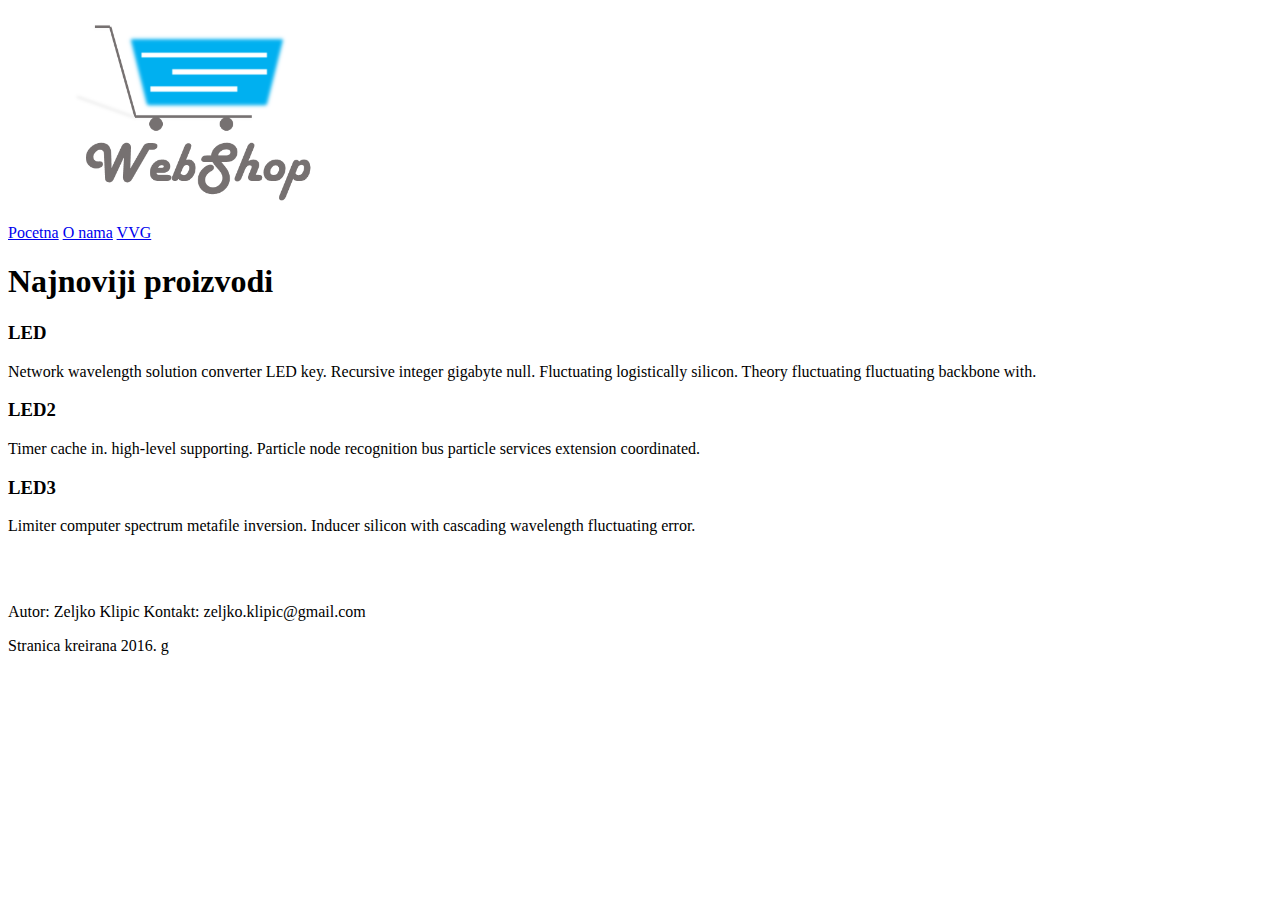
==== index.html @ 7d86d86e "Fixed width and height attributes for img" ====
<!DOCTYPE HTML>
<html lang="hr">
<head>
<title>Programiranje web aplikacija</title>
<meta charset="UTF-8">
<meta name="description" content="Online trgovina">
<meta name="keywords" content="">
<meta name="author" content="Zeljko Klipic">
<meta name="viewport" content="width=device-width, initial-scale=1">
<link rel="stylesheet" href="css/style.css">
<link rel="shortcut icon" type="image/x-icon" href="favicon.ico">
</head>
<body>
<div id="wrapper">
	<header>
		<figure>
			<img src="images/logo.png" alt="WebShop logo" width="300" height="188">
		</figure>
	</header>
	<nav>
		<a href="index.html">Pocetna</a>
		<a href="onama.html">O nama</a>
		<a href="http://www.vvg.hr">VVG</a>
	</nav>
	<section>
		<h1>Najnoviji proizvodi</h1>
		<article>
			<h3>LED</h3>
			<p>Network wavelength solution converter LED key. Recursive integer gigabyte null. Fluctuating logistically silicon. Theory fluctuating fluctuating backbone with.</p>
		</article>
		<article>
			<h3>LED2</h3>
			<p>Timer cache in. high-level supporting. Particle node recognition bus particle services extension coordinated.</p>
		</article>
		<article>
			<h3>LED3</h3>
			<p>Limiter computer spectrum metafile inversion. Inducer silicon with cascading wavelength fluctuating error.</p>
		</article>
	</section>
	<br>
	<br>
	<footer>
		<p>Autor: Zeljko Klipic Kontakt: zeljko.klipic@gmail.com</p>
		<p>Stranica kreirana 2016. g</p>
	</footer>
</div>
</body>
</html>
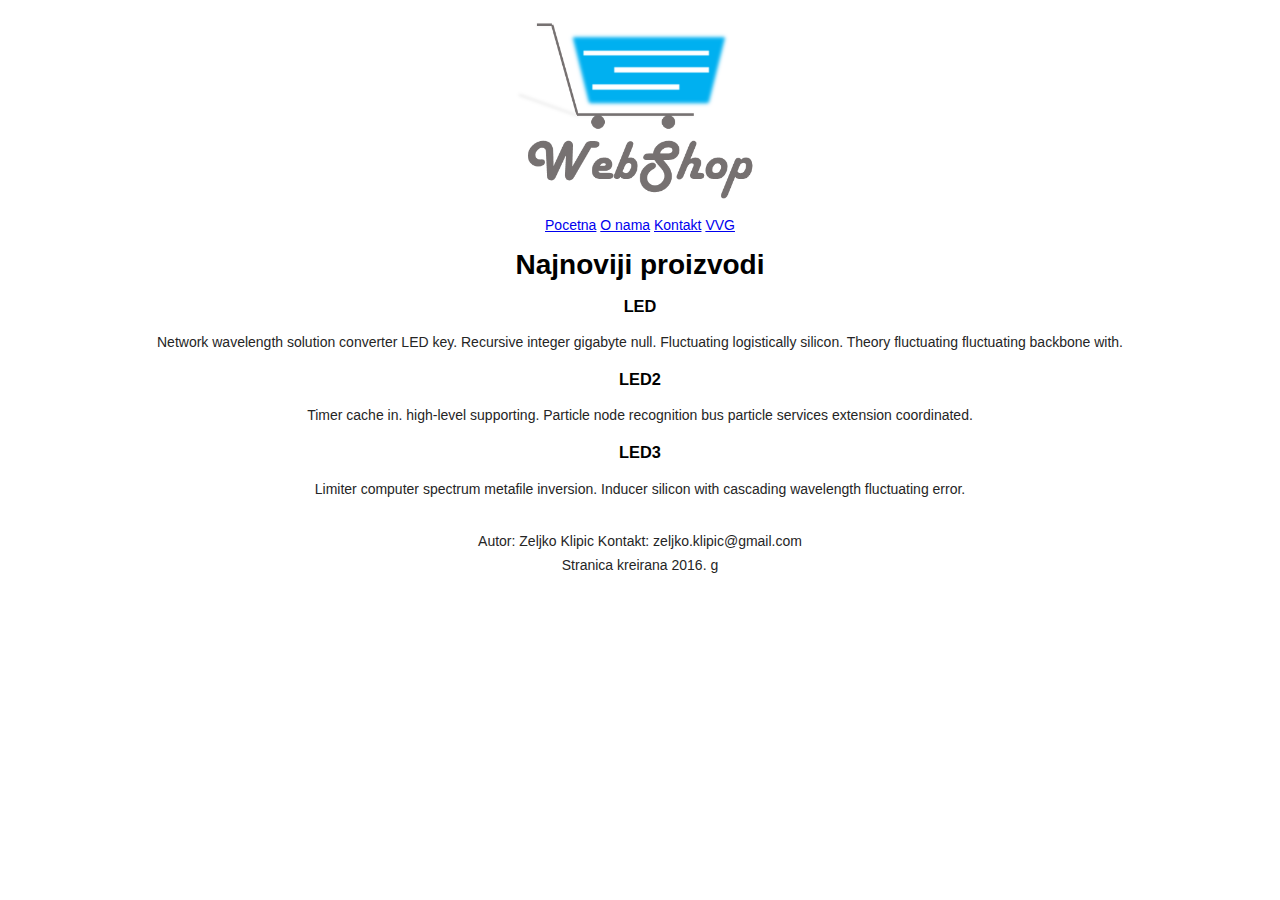
==== commit d2f79e6b: "Fixed width and height attributes for img" ====
--- a/index.html
+++ b/index.html
@@ -20,6 +20,7 @@
 	<nav>
 		<a href="index.html">Pocetna</a>
 		<a href="onama.html">O nama</a>
+		<a href="kontakt.html">Kontakt</a>
 		<a href="http://www.vvg.hr">VVG</a>
 	</nav>
 	<section>
--- a/css/style.css
+++ b/css/style.css
@@ -0,0 +1,29 @@
+body {
+	background: #fff;
+	font-family: Arial, Helvetica, sans-serif;
+	font-size: 14px;
+	font-weight: normal;
+	line-height: 1;
+	margin: 0;
+	min-width: 960px;
+	padding: 0;
+}
+p {
+	color: #252525;
+	line-height: 24px;
+	margin: 0;
+	padding: 0;
+}
+p a {
+	color: #252525;
+	text-decoration: underline;
+}
+
+p a:hover {
+	color: #898989;
+}
+
+#wrapper {
+	margin: 0;
+	text-align: center;
+}
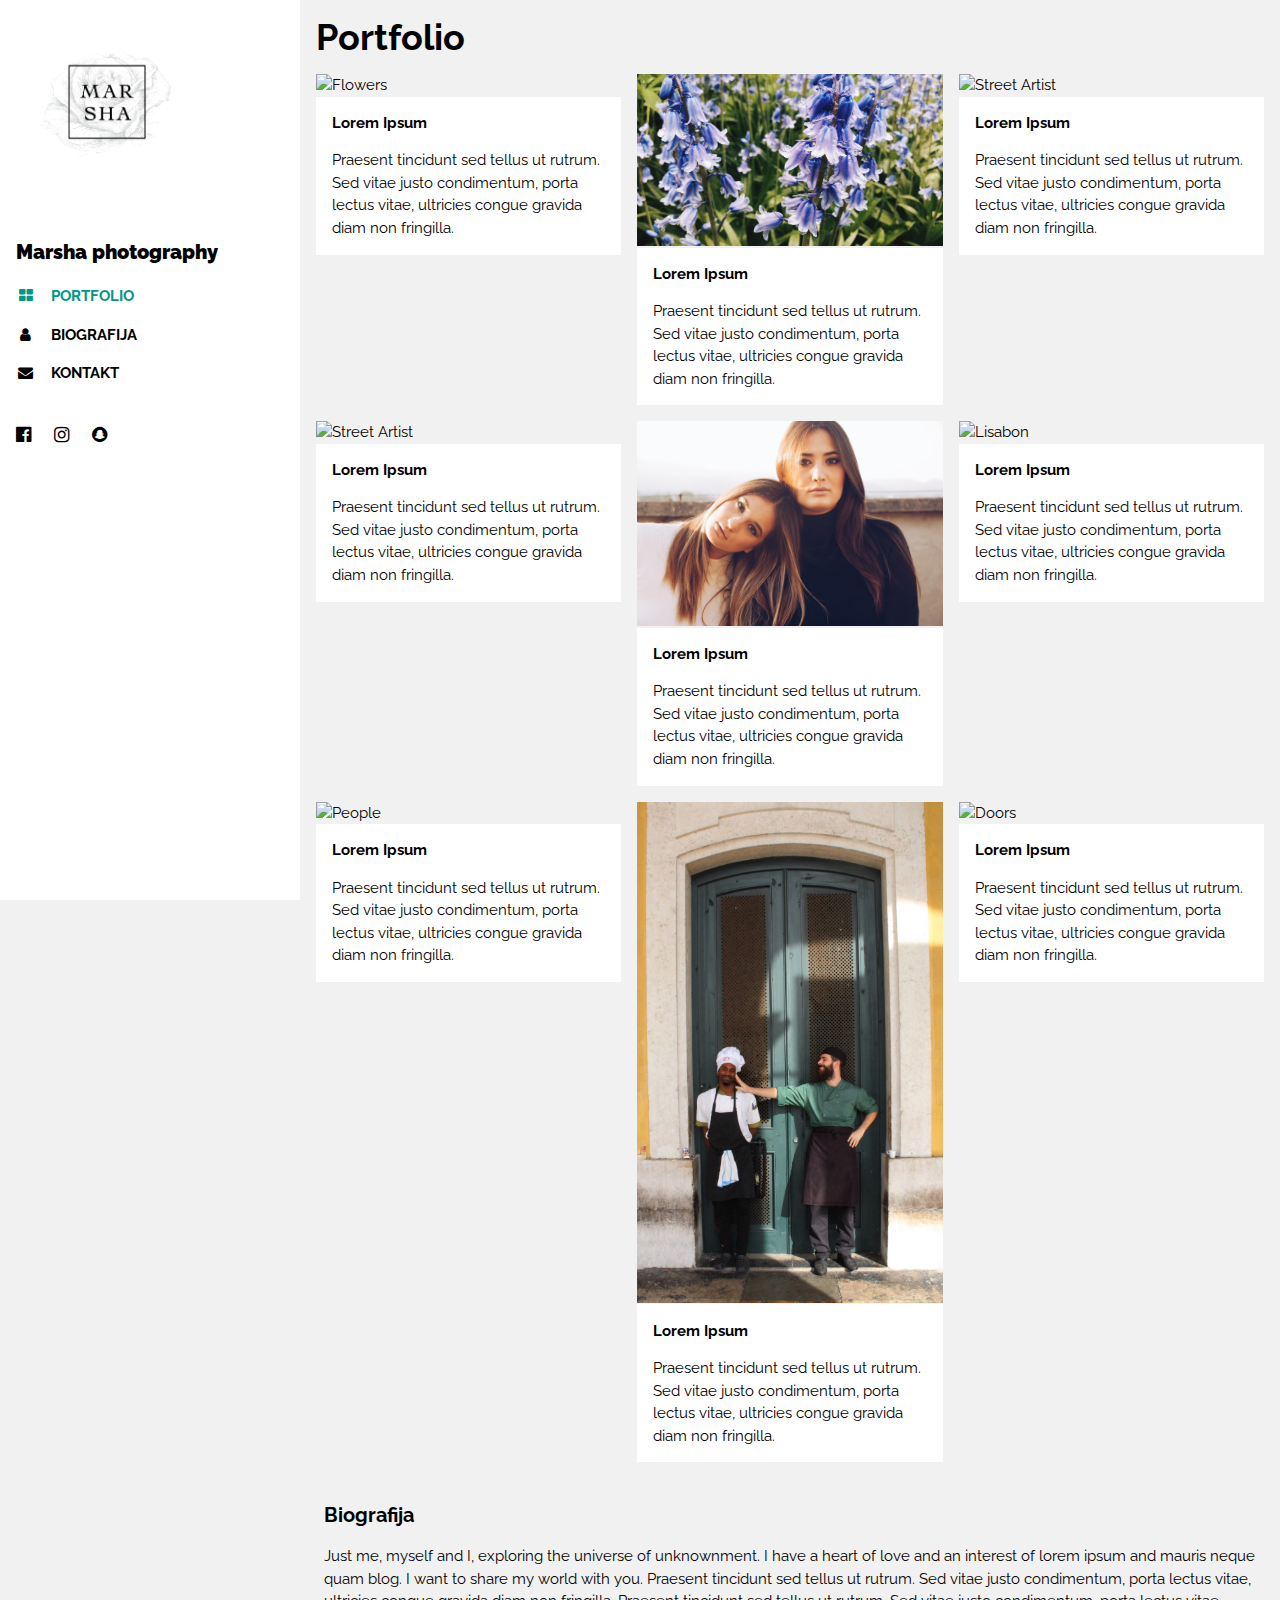
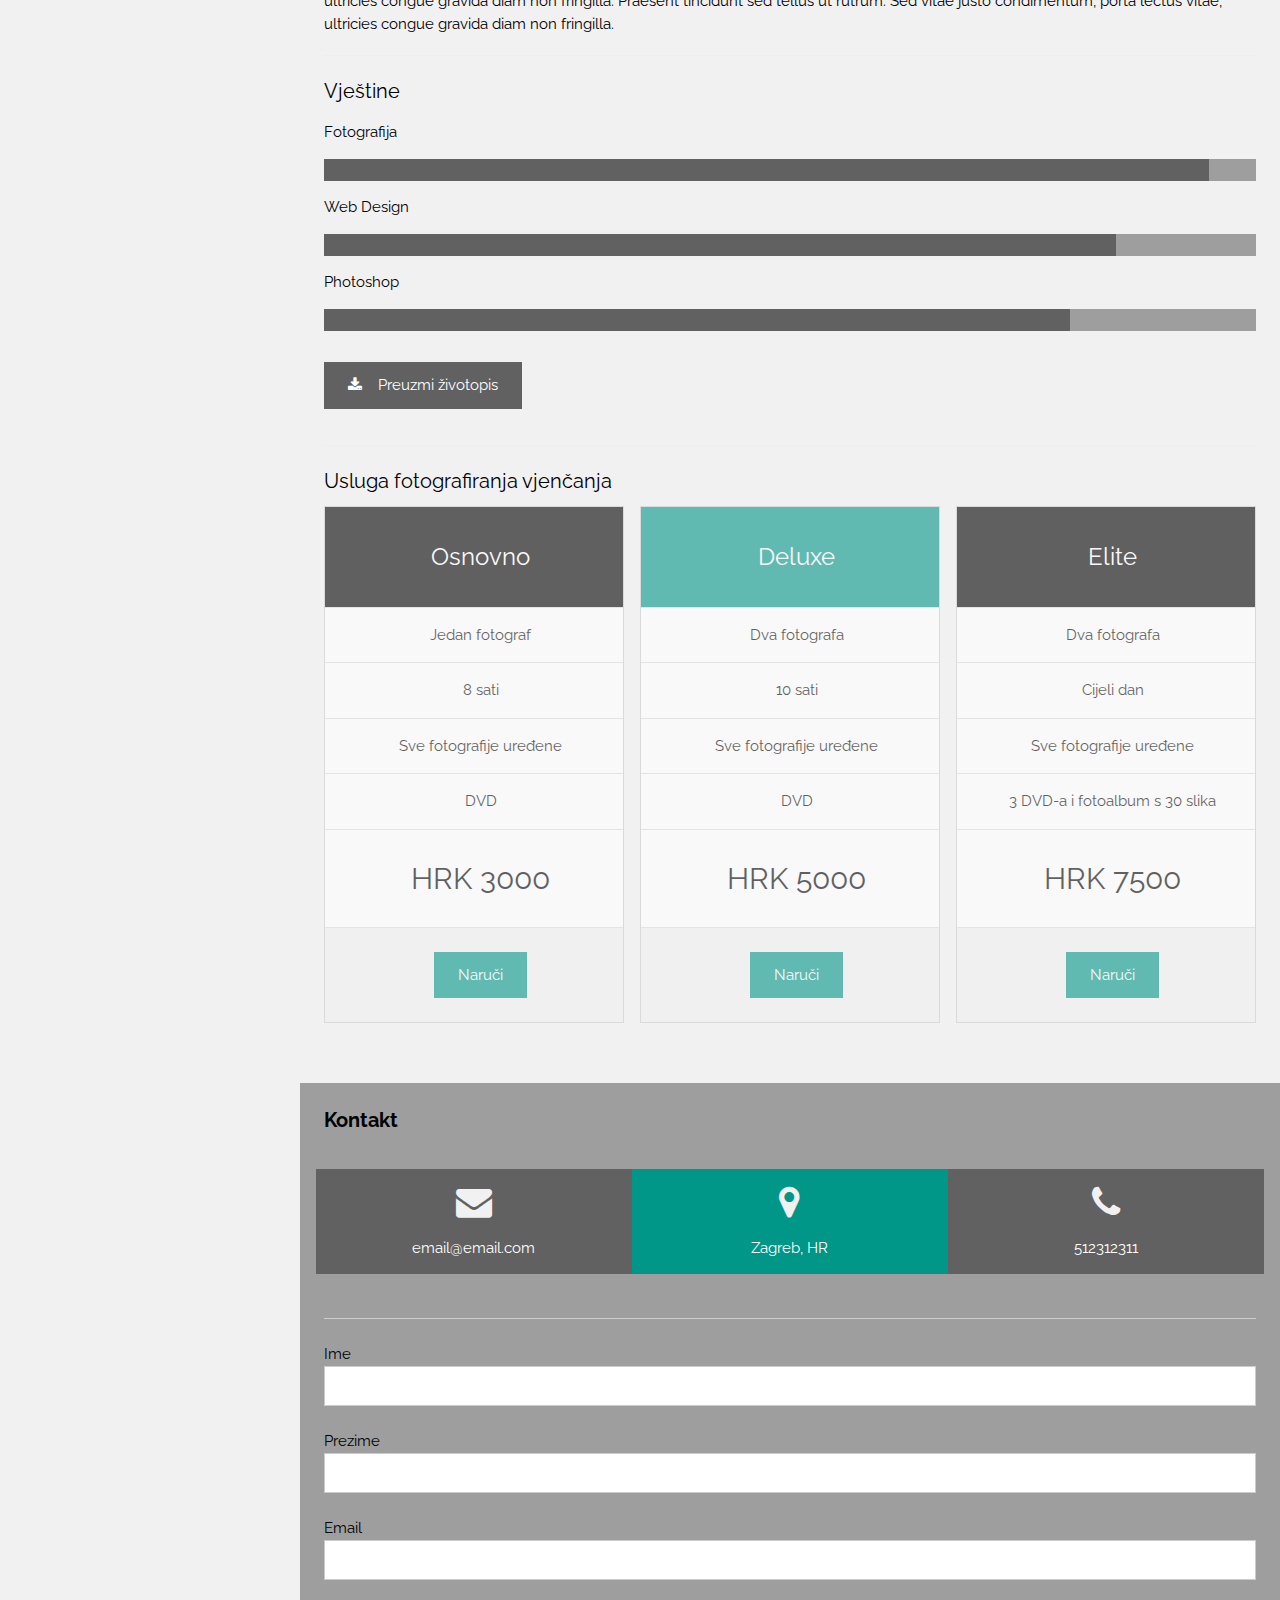
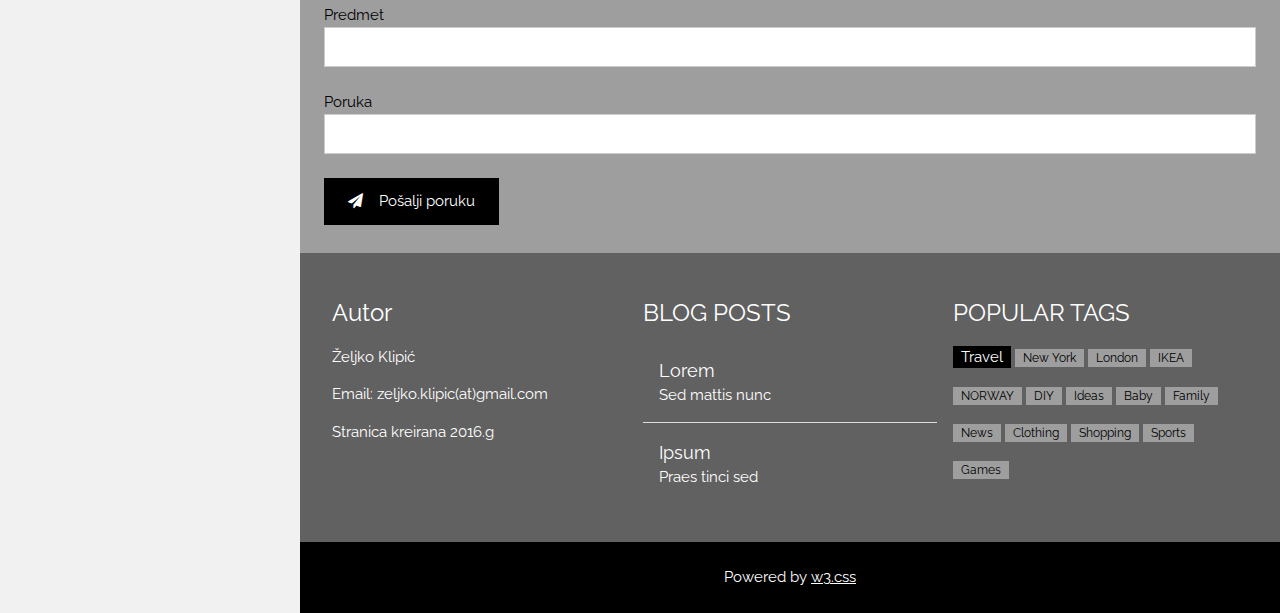
==== commit 46f3ec7f: "Updated index.html" ====
--- a/index.html
+++ b/index.html
@@ -1,49 +1,323 @@
-<!DOCTYPE HTML>
+<!DOCTYPE html>
 <html lang="hr">
 <head>
 <title>Programiranje web aplikacija</title>
 <meta charset="UTF-8">
-<meta name="description" content="Online trgovina">
-<meta name="keywords" content="">
+<meta name="description" content="Photography portfolio">
+<meta name="keywords" content="photography, pictures">
 <meta name="author" content="Zeljko Klipic">
 <meta name="viewport" content="width=device-width, initial-scale=1">
 <link rel="stylesheet" href="css/style.css">
-<link rel="shortcut icon" type="image/x-icon" href="favicon.ico">
+<link rel="stylesheet" href="https://fonts.googleapis.com/css?family=Raleway">
+<link rel="stylesheet" href="https://cdnjs.cloudflare.com/ajax/libs/font-awesome/4.7.0/css/font-awesome.min.css">
+<style>
+body,h1,h2,h3,h4,h5,h6 {font-family: "Raleway", sans-serif}
+.w3-sidenav a,.w3-sidenav h4 {font-weight:bold}
+</style>
 </head>
-<body>
-<div id="wrapper">
-	<header>
-		<figure>
-			<img src="images/logo.png" alt="WebShop logo" width="300" height="188">
-		</figure>
-	</header>
-	<nav>
-		<a href="index.html">Pocetna</a>
-		<a href="onama.html">O nama</a>
-		<a href="kontakt.html">Kontakt</a>
-		<a href="http://www.vvg.hr">VVG</a>
-	</nav>
-	<section>
-		<h1>Najnoviji proizvodi</h1>
-		<article>
-			<h3>LED</h3>
-			<p>Network wavelength solution converter LED key. Recursive integer gigabyte null. Fluctuating logistically silicon. Theory fluctuating fluctuating backbone with.</p>
-		</article>
-		<article>
-			<h3>LED2</h3>
-			<p>Timer cache in. high-level supporting. Particle node recognition bus particle services extension coordinated.</p>
-		</article>
-		<article>
-			<h3>LED3</h3>
-			<p>Limiter computer spectrum metafile inversion. Inducer silicon with cascading wavelength fluctuating error.</p>
-		</article>
-	</section>
-	<br>
-	<br>
-	<footer>
-		<p>Autor: Zeljko Klipic Kontakt: zeljko.klipic@gmail.com</p>
-		<p>Stranica kreirana 2016. g</p>
-	</footer>
+<body class="w3-light-grey w3-content" style="max-width:1600px">
+
+<!-- Sidenav/menu -->
+<nav class="w3-sidenav w3-collapse w3-white w3-animate-left" style="z-index:3;width:300px;" id="mySidenav"><br>
+  <div class="w3-container">
+    <a href="#" onclick="w3_close()" class="w3-hide-large w3-right w3-jumbo w3-padding" title="close menu">
+      <i class="fa fa-remove"></i>
+    </a>
+    <a href="index.html"><img src="images/MARSHA_logo.png" alt="Marsha logo" style="width:60%;" class="w3-round"></a><br><br>
+    <h4 class="w3-padding-0"><b>Marsha photography</b></h4>
+  </div>
+  <a href="#portfolio" onclick="w3_close()" class="w3-padding w3-text-teal"><i class="fa fa-th-large fa-fw w3-margin-right"></i>PORTFOLIO</a> 
+  <a href="#about" onclick="w3_close()" class="w3-padding"><i class="fa fa-user fa-fw w3-margin-right"></i>BIOGRAFIJA</a> 
+  <a href="#contact" onclick="w3_close()" class="w3-padding"><i class="fa fa-envelope fa-fw w3-margin-right"></i>KONTAKT</a>
+   
+  <div class="w3-section w3-padding-top w3-large">
+    <a href="#" class="w3-hover-white w3-hover-text-indigo w3-show-inline-block"><i class="fa fa-facebook-official"></i></a>
+    <a href="#" class="w3-hover-white w3-hover-text-purple w3-show-inline-block"><i class="fa fa-instagram"></i></a>
+    <a href="#" class="w3-hover-white w3-hover-text-yellow w3-show-inline-block"><i class="fa fa-snapchat"></i></a>
+  </div>
+</nav>
+
+<!-- Overlay effect when opening sidenav on small screens -->
+<div class="w3-overlay w3-hide-large w3-animate-opacity" onclick="w3_close()" style="cursor:pointer" title="close side menu" id="myOverlay"></div>
+
+<!-- !PAGE CONTENT! -->
+<div class="w3-main" style="margin-left:300px">
+
+  <!-- Header -->
+  <header class="w3-container" id="portfolio">
+    <a href="#"><img src="images/MARSHA_logo.png" alt="Marsha logo" style="width:75px;" class="w3-circle w3-right w3-margin w3-hide-large w3-hover-opacity"></a>
+    <span class="w3-opennav w3-hide-large w3-xxlarge w3-hover-text-grey" onclick="w3_open()"><i class="fa fa-bars"></i></span>
+    <h1><b>Portfolio</b></h1>
+  </header>
+  
+  <!-- First Photo Grid-->
+  <div class="w3-row-padding">
+    <div class="w3-third w3-container w3-margin-bottom">
+      <img src="images/IMG_1471.jpg" alt="Flowers" style="width:100%" class="w3-hover-opacity">
+      <div class="w3-container w3-white">
+        <p><b>Lorem Ipsum</b></p>
+        <p>Praesent tincidunt sed tellus ut rutrum. Sed vitae justo condimentum, porta lectus vitae, ultricies congue gravida diam non fringilla.</p>
+      </div>
+    </div>
+    <div class="w3-third w3-container w3-margin-bottom">
+      <img src="images/IMG_1001.jpg" alt="Flowers" style="width:100%" class="w3-hover-opacity">
+      <div class="w3-container w3-white">
+        <p><b>Lorem Ipsum</b></p>
+        <p>Praesent tincidunt sed tellus ut rutrum. Sed vitae justo condimentum, porta lectus vitae, ultricies congue gravida diam non fringilla.</p>
+      </div>
+    </div>
+    <div class="w3-third w3-container">
+      <img src="images/IMG_1938.jpg" alt="Street Artist" style="width:100%" class="w3-hover-opacity">
+      <div class="w3-container w3-white">
+        <p><b>Lorem Ipsum</b></p>
+        <p>Praesent tincidunt sed tellus ut rutrum. Sed vitae justo condimentum, porta lectus vitae, ultricies congue gravida diam non fringilla.</p>
+      </div>
+    </div>
+  </div>
+  
+  <!-- Second Photo Grid-->
+  <div class="w3-row-padding">
+    <div class="w3-third w3-container w3-margin-bottom">
+      <img src="images/IMG_2034.jpg" alt="Street Artist" style="width:100%" class="w3-hover-opacity">
+      <div class="w3-container w3-white">
+        <p><b>Lorem Ipsum</b></p>
+        <p>Praesent tincidunt sed tellus ut rutrum. Sed vitae justo condimentum, porta lectus vitae, ultricies congue gravida diam non fringilla.</p>
+      </div>
+    </div>
+    <div class="w3-third w3-container w3-margin-bottom">
+      <img src="images/IMG_1002.jpg" alt="People" style="width:100%" class="w3-hover-opacity">
+      <div class="w3-container w3-white">
+        <p><b>Lorem Ipsum</b></p>
+        <p>Praesent tincidunt sed tellus ut rutrum. Sed vitae justo condimentum, porta lectus vitae, ultricies congue gravida diam non fringilla.</p>
+      </div>
+    </div>
+    <div class="w3-third w3-container">
+      <img src="images/IMG_1000.jpg" alt="Lisabon" style="width:100%" class="w3-hover-opacity">
+      <div class="w3-container w3-white">
+        <p><b>Lorem Ipsum</b></p>
+        <p>Praesent tincidunt sed tellus ut rutrum. Sed vitae justo condimentum, porta lectus vitae, ultricies congue gravida diam non fringilla.</p>
+      </div>
+    </div>
+  </div>
+  
+    <!-- Third Photo Grid-->
+  <div class="w3-row-padding">
+    <div class="w3-third w3-container w3-margin-bottom">
+      <img src="images/IMG_1005.jpg" alt="People" style="width:100%" class="w3-hover-opacity">
+      <div class="w3-container w3-white">
+        <p><b>Lorem Ipsum</b></p>
+        <p>Praesent tincidunt sed tellus ut rutrum. Sed vitae justo condimentum, porta lectus vitae, ultricies congue gravida diam non fringilla.</p>
+      </div>
+    </div>
+    <div class="w3-third w3-container w3-margin-bottom">
+      <img src="images/IMG_1006.jpeg" alt="People" style="width:100%" class="w3-hover-opacity">
+      <div class="w3-container w3-white">
+        <p><b>Lorem Ipsum</b></p>
+        <p>Praesent tincidunt sed tellus ut rutrum. Sed vitae justo condimentum, porta lectus vitae, ultricies congue gravida diam non fringilla.</p>
+      </div>
+    </div>
+    <div class="w3-third w3-container">
+      <img src="images/IMG_2487.jpg" alt="Doors" style="width:100%" class="w3-hover-opacity">
+      <div class="w3-container w3-white">
+        <p><b>Lorem Ipsum</b></p>
+        <p>Praesent tincidunt sed tellus ut rutrum. Sed vitae justo condimentum, porta lectus vitae, ultricies congue gravida diam non fringilla.</p>
+      </div>
+    </div>
+  </div>
+  
+  <!-- About me -->
+  <div id="about" class="w3-container w3-padding-large" style="margin-bottom:32px">
+    <h4><b>Biografija</b></h4>
+    <p>Just me, myself and I, exploring the universe of unknownment. I have a heart of love and an interest of lorem ipsum and mauris neque quam blog. I want to share my world with you. Praesent tincidunt sed tellus ut rutrum. Sed vitae justo condimentum, porta lectus vitae, ultricies congue gravida diam non fringilla. Praesent tincidunt sed tellus ut rutrum. Sed vitae justo condimentum, porta lectus vitae, ultricies congue gravida diam non fringilla.</p>
+    <hr>
+    
+    <h4>Vještine</h4>
+    <!-- Progress bars / Skills -->
+    <p>Fotografija</p>
+    <div class="w3-progress-container w3-grey">
+      <div class="w3-progressbar w3-dark-grey" style="width:95%"></div>
+    </div>
+    <p>Web Design</p>
+    <div class="w3-progress-container w3-grey">
+      <div class="w3-progressbar w3-dark-grey" style="width:85%"></div>
+    </div>
+    <p>Photoshop</p>
+    <div class="w3-progress-container w3-grey">
+      <div class="w3-progressbar w3-dark-grey" style="width:80%"></div>
+    </div>
+    <p>
+      <button class="w3-btn w3-dark-grey w3-padding-large w3-margin-top w3-margin-bottom">
+        <i class="fa fa-download w3-margin-right"></i>Preuzmi životopis
+      </button>
+    </p>
+    <hr>
+    
+    <h4>Usluga fotografiranja vjenčanja</h4>
+    <!-- Pricing Tables -->
+    <div class="w3-row-padding" style="margin:0 -16px">
+      <div class="w3-third w3-margin-bottom">
+        <ul class="w3-ul w3-border w3-white w3-center w3-opacity w3-hover-opacity-off">
+          <li class="w3-black w3-xlarge w3-padding-32">Osnovno</li>
+          <li class="w3-padding-16">Jedan fotograf</li>
+          <li class="w3-padding-16">8 sati</li>
+          <li class="w3-padding-16">Sve fotografije uređene</li>
+          <li class="w3-padding-16">DVD</li>
+          <li class="w3-padding-16">
+            <h2>HRK 3000</h2>
+          </li>
+          <li class="w3-light-grey w3-padding-24">
+            <button id="buttonBasic" class="w3-btn w3-teal w3-padding-large w3-hover-black" onclick="button_order(this.id)">Naruči</button>
+          </li>
+        </ul>
+      </div>
+      
+      <div class="w3-third w3-margin-bottom">
+        <ul class="w3-ul w3-border w3-white w3-center w3-opacity w3-hover-opacity-off">
+          <li class="w3-teal w3-xlarge w3-padding-32">Deluxe</li>
+          <li class="w3-padding-16">Dva fotografa</li>
+          <li class="w3-padding-16">10 sati</li>
+          <li class="w3-padding-16">Sve fotografije uređene</li>
+          <li class="w3-padding-16">DVD</li>
+          <li class="w3-padding-16">
+            <h2>HRK 5000</h2>
+          </li>
+          <li class="w3-light-grey w3-padding-24">
+            <button id="buttonDeluxe" class="w3-btn w3-teal w3-padding-large w3-hover-black" onclick="button_order(this.id)">Naruči</button>
+          </li>
+        </ul>
+      </div>
+      
+      <div class="w3-third">
+        <ul class="w3-ul w3-border w3-white w3-center w3-opacity w3-hover-opacity-off">
+          <li class="w3-black w3-xlarge w3-padding-32">Elite</li>
+          <li class="w3-padding-16">Dva fotografa</li>
+          <li class="w3-padding-16">Cijeli dan</li>
+          <li class="w3-padding-16">Sve fotografije uređene</li>
+          <li class="w3-padding-16">3 DVD-a i fotoalbum s 30 slika</li>
+          <li class="w3-padding-16">
+            <h2>HRK 7500</h2>
+          </li>
+          <li class="w3-light-grey w3-padding-24">
+            <button id="buttonElite" class="w3-btn w3-teal w3-padding-large w3-hover-black" onclick="button_order(this.id)">Naruči</button>
+          </li>
+        </ul>
+      </div>
+    </div>
+  </div>
+  
+  <!-- Contact Section -->
+  <div class="w3-container w3-padding-large w3-grey">
+    <h4 id="contact"><b>Kontakt</b></h4>
+    <div class="w3-row-padding w3-center w3-padding-24" style="margin:0 -16px">
+      <div class="w3-third w3-dark-grey">
+        <p><i class="fa fa-envelope w3-xxlarge w3-text-light-grey"></i></p>
+        <p>email@email.com</p>
+      </div>
+      <div class="w3-third w3-teal">
+        <p><i class="fa fa-map-marker w3-xxlarge w3-text-light-grey"></i></p>
+        <p>Zagreb, HR</p>
+      </div>
+      <div class="w3-third w3-dark-grey">
+        <p><i class="fa fa-phone w3-xxlarge w3-text-light-grey"></i></p>
+        <p>512312311</p>
+      </div>
+    </div>
+    <hr class="w3-opacity">
+    <form id="form" action="form.php" method="post" target="_blank">
+      <div class="w3-group">
+        <label>Ime</label>
+        <input class="w3-input w3-border" type="text" name="Name" required>
+      </div>
+	  <div class="w3-group">
+        <label>Prezime</label>
+        <input class="w3-input w3-border" type="text" name="Surname" required>
+      </div>
+      <div class="w3-group">
+        <label>Email</label>
+        <input class="w3-input w3-border" type="text" name="Email" required>
+      </div>
+	  <div class="w3-group">
+        <label>Predmet</label>
+        <input class="w3-input w3-border" type="text" name="Subject" required>
+      </div>
+      <div class="w3-group">
+        <label>Poruka</label>
+        <input class="w3-input w3-border" type="text" name="Message" required>
+      </div>
+      <button type="submit" class="w3-btn w3-padding-large w3-margin-bottom"><i class="fa fa-paper-plane w3-margin-right"></i>Pošalji poruku</button>
+    </form>
+  </div>
+
+  <!-- Footer -->
+  <footer class="w3-container w3-padding-32 w3-dark-grey">
+  <div class="w3-row-padding">
+    <div class="w3-third">
+      <h3>Autor</h3>
+      <p>Željko Klipić</p>
+      <p>Email: zeljko.klipic(at)gmail.com</p>
+	  <p>Stranica kreirana 2016.g</p>
+    </div>
+  
+    <div class="w3-third">
+      <h3>BLOG POSTS</h3>
+      <ul class="w3-ul w3-hoverable">
+        <li class="w3-padding-16">
+          <span class="w3-large">Lorem</span><br>
+          <span>Sed mattis nunc</span>
+        </li>
+        <li class="w3-padding-16">
+          <span class="w3-large">Ipsum</span><br>
+          <span>Praes tinci sed</span>
+        </li> 
+      </ul>
+    </div>
+
+    <div class="w3-third">
+      <h3>POPULAR TAGS</h3>
+      <p>
+        <span class="w3-tag w3-black w3-margin-bottom">Travel</span> <span class="w3-tag w3-grey w3-small w3-margin-bottom">New York</span> <span class="w3-tag w3-grey w3-small w3-margin-bottom">London</span>
+        <span class="w3-tag w3-grey w3-small w3-margin-bottom">IKEA</span> <span class="w3-tag w3-grey w3-small w3-margin-bottom">NORWAY</span> <span class="w3-tag w3-grey w3-small w3-margin-bottom">DIY</span>
+        <span class="w3-tag w3-grey w3-small w3-margin-bottom">Ideas</span> <span class="w3-tag w3-grey w3-small w3-margin-bottom">Baby</span> <span class="w3-tag w3-grey w3-small w3-margin-bottom">Family</span>
+        <span class="w3-tag w3-grey w3-small w3-margin-bottom">News</span> <span class="w3-tag w3-grey w3-small w3-margin-bottom">Clothing</span> <span class="w3-tag w3-grey w3-small w3-margin-bottom">Shopping</span>
+        <span class="w3-tag w3-grey w3-small w3-margin-bottom">Sports</span> <span class="w3-tag w3-grey w3-small w3-margin-bottom">Games</span>
+      </p>
+    </div>
+
+  </div>
+  </footer>
+  
+  <div class="w3-black w3-center w3-padding-24">Powered by <a href="http://www.w3schools.com/w3css/default.asp" title="W3.CSS" target="_blank" class="w3-hover-opacity">w3.css</a></div>
+
+<!-- End page content -->
 </div>
+
+<script>
+// Script to open and close sidenav
+function w3_open() {
+    document.getElementById("mySidenav").style.display = "block";
+    document.getElementById("myOverlay").style.display = "block";
+}
+ 
+function w3_close() {
+    document.getElementById("mySidenav").style.display = "none";
+    document.getElementById("myOverlay").style.display = "none";
+}
+
+function button_order(orderButtonId) {
+	window.location.href="#contact";
+	if (orderButtonId == "buttonBasic") {
+		document.getElementById("form").elements["Subject"].value = "Basic paket";
+	}
+	else if (orderButtonId == "buttonDeluxe") {
+		document.getElementById("form").elements["Subject"].value = "Deluxe paket";
+	}
+	else if (orderButtonId == "buttonElite") {
+		document.getElementById("form").elements["Subject"].value = "Elite paket";
+	}
+	else
+		window.location.href="index.html";
+}
+</script>
+
 </body>
 </html>
--- a/css/style.css
+++ b/css/style.css
@@ -1,29 +1,349 @@
-body {
-	background: #fff;
-	font-family: Arial, Helvetica, sans-serif;
-	font-size: 14px;
-	font-weight: normal;
-	line-height: 1;
-	margin: 0;
-	min-width: 960px;
-	padding: 0;
-}
-p {
-	color: #252525;
-	line-height: 24px;
-	margin: 0;
-	padding: 0;
-}
-p a {
-	color: #252525;
-	text-decoration: underline;
-}
-
-p a:hover {
-	color: #898989;
-}
-
-#wrapper {
-	margin: 0;
-	text-align: center;
-}
+/* W3.CSS 2.83 Nov 2016 by Jan Egil and Borge Refsnes */
+html{box-sizing:border-box}*,*:before,*:after{box-sizing:inherit}
+/* Extract from normalize.css by Nicolas Gallagher and Jonathan Neal git.io/normalize */
+html{-ms-text-size-adjust:100%;-webkit-text-size-adjust:100%}body{margin:0}
+article,aside,details,figcaption,figure,footer,header,main,menu,nav,section,summary{display:block}
+audio,canvas,progress,video{display:inline-block}progress{vertical-align:baseline}
+audio:not([controls]){display:none;height:0}[hidden],template{display:none}
+a{background-color:transparent;-webkit-text-decoration-skip:objects}
+a:active,a:hover{outline-width:0}abbr[title]{border-bottom:none;text-decoration:underline;text-decoration:underline dotted}
+dfn{font-style:italic}mark{background:#ff0;color:#000}
+small{font-size:80%}sub,sup{font-size:75%;line-height:0;position:relative;vertical-align:baseline}
+sub{bottom:-0.25em}sup{top:-0.5em}figure{margin:1em 40px}
+img{border-style:none}svg:not(:root){overflow:hidden}
+code,kbd,pre,samp{font-family:monospace,monospace;font-size:1em}
+hr{box-sizing:content-box;height:0;overflow:visible}
+button,input,select,textarea{font:inherit;margin:0}optgroup{font-weight:bold}
+button,input{overflow:visible}button,select{text-transform:none}
+button,html [type=button],[type=reset],[type=submit]{-webkit-appearance:button}
+button::-moz-focus-inner, [type=button]::-moz-focus-inner, [type=reset]::-moz-focus-inner, [type=submit]::-moz-focus-inner{border-style:none;padding:0}
+button:-moz-focusring, [type=button]:-moz-focusring, [type=reset]:-moz-focusring, [type=submit]:-moz-focusring{outline:1px dotted ButtonText}
+fieldset{border:1px solid #c0c0c0;margin:0 2px;padding:.35em .625em .75em}
+legend{color:inherit;display:table;max-width:100%;padding:0;white-space:normal}textarea{overflow:auto}
+[type=checkbox],[type=radio]{padding:0}
+[type=number]::-webkit-inner-spin-button,[type=number]::-webkit-outer-spin-button{height:auto}
+[type=search]{-webkit-appearance:textfield;outline-offset:-2px}
+[type=search]::-webkit-search-cancel-button,[type=search]::-webkit-search-decoration{-webkit-appearance:none}
+::-webkit-input-placeholder{color:inherit;opacity:0.54}
+::-webkit-file-upload-button{-webkit-appearance:button;font:inherit}
+/* End extract */
+html,body{font-family:Verdana,sans-serif;font-size:15px;line-height:1.5}html{overflow-x:hidden}
+h1,h2,h3,h4,h5,h6,.w3-slim,.w3-wide{font-family:"Segoe UI",Arial,sans-serif}
+h1{font-size:36px}h2{font-size:30px}h3{font-size:24px}h4{font-size:20px}h5{font-size:18px}h6{font-size:16px}
+.w3-serif{font-family:"Times New Roman",Times,serif}
+h1,h2,h3,h4,h5,h6{font-weight:400;margin:10px 0}.w3-wide{letter-spacing:4px}
+h1 a,h2 a,h3 a,h4 a,h5 a,h6 a{font-weight:inherit}
+hr{border:0;border-top:1px solid #eee;margin:20px 0}
+img{margin-bottom:-5px}a{color:inherit}
+.w3-image{max-width:100%;height:auto}
+.w3-table,.w3-table-all{border-collapse:collapse;border-spacing:0;width:100%;display:table}
+.w3-table-all{border:1px solid #ccc}
+.w3-bordered tr,.w3-table-all tr{border-bottom:1px solid #ddd}
+.w3-striped tbody tr:nth-child(even){background-color:#f1f1f1}
+.w3-table-all tr:nth-child(odd){background-color:#fff}
+.w3-table-all tr:nth-child(even){background-color:#f1f1f1}
+.w3-hoverable tbody tr:hover,.w3-ul.w3-hoverable li:hover{background-color:#ccc}
+.w3-centered tr th,.w3-centered tr td{text-align:center}
+.w3-table td,.w3-table th,.w3-table-all td,.w3-table-all th{padding:8px 8px;display:table-cell;text-align:left;vertical-align:top}
+.w3-table th:first-child,.w3-table td:first-child,.w3-table-all th:first-child,.w3-table-all td:first-child{padding-left:16px}
+.w3-btn,.w3-btn-block{border:none;display:inline-block;outline:0;padding:6px 16px;vertical-align:middle;overflow:hidden;text-decoration:none!important;color:#fff;background-color:#000;text-align:center;cursor:pointer;white-space:nowrap}
+.w3-btn:hover,.w3-btn-block:hover,.w3-btn-floating:hover,.w3-btn-floating-large:hover{box-shadow:0 8px 16px 0 rgba(0,0,0,0.2),0 6px 20px 0 rgba(0,0,0,0.19)}
+.w3-btn,.w3-btn-floating,.w3-btn-floating-large,.w3-closenav,.w3-opennav{-webkit-touch-callout:none;-webkit-user-select:none;-khtml-user-select:none;-moz-user-select:none;-ms-user-select:none;user-select:none}   
+.w3-btn-floating,.w3-btn-floating-large{display:inline-block;text-align:center;color:#fff;background-color:#000;position:relative;overflow:hidden;z-index:1;padding:0;border-radius:50%;cursor:pointer;font-size:24px}
+.w3-btn-floating{width:40px;height:40px;line-height:40px}.w3-btn-floating-large{width:56px;height:56px;line-height:56px}
+.w3-disabled,.w3-btn:disabled,.w3-btn-floating:disabled,.w3-btn-floating-large:disabled{cursor:not-allowed;opacity:0.3}
+.w3-btn.w3-disabled *,.w3-btn-block.w3-disabled,.w3-btn-floating.w3-disabled *,.w3-btn:disabled *,.w3-btn-floating:disabled *{pointer-events:none}
+.w3-btn.w3-disabled:hover,.w3-btn-block.w3-disabled:hover,.w3-btn:disabled:hover,.w3-btn-floating.w3-disabled:hover,.w3-btn-floating:disabled:hover,
+.w3-btn-floating-large.w3-disabled:hover,.w3-btn-floating-large:disabled:hover{box-shadow:none}
+.w3-btn-group .w3-btn{float:left}.w3-btn-block{width:100%}
+.w3-btn-bar .w3-btn{box-shadow:none;background-color:inherit;color:inherit;float:left}.w3-btn-bar .w3-btn:hover{background-color:#ccc}
+.w3-badge,.w3-tag,.w3-sign{background-color:#000;color:#fff;display:inline-block;padding-left:8px;padding-right:8px;text-align:center}
+.w3-badge{border-radius:50%}
+ul.w3-ul{list-style-type:none;padding:0;margin:0}ul.w3-ul li{padding:6px 2px 6px 16px;border-bottom:1px solid #ddd}ul.w3-ul li:last-child{border-bottom:none}
+.w3-tooltip,.w3-display-container{position:relative}.w3-tooltip .w3-text{display:none}.w3-tooltip:hover .w3-text{display:inline-block}
+.w3-navbar{list-style-type:none;margin:0;padding:0;overflow:hidden}
+.w3-navbar li{float:left}.w3-navbar li a,.w3-navitem,.w3-navbar li .w3-btn,.w3-navbar li .w3-input{display:block;padding:8px 16px}.w3-navbar li .w3-btn,.w3-navbar li .w3-input{border:none;outline:none;width:100%}
+.w3-navbar li a:hover{color:#000;background-color:#ccc}
+.w3-navbar .w3-dropdown-hover,.w3-navbar .w3-dropdown-click{position:static}
+.w3-navbar .w3-dropdown-hover:hover,.w3-navbar .w3-dropdown-hover:first-child,.w3-navbar .w3-dropdown-click:hover{background-color:#ccc;color:#000}
+.w3-navbar a,.w3-topnav a,.w3-sidenav a,.w3-dropdown-content a,.w3-accordion-content a,.w3-dropnav a{text-decoration:none!important}
+.w3-navbar .w3-opennav.w3-right{float:right!important}.w3-topnav{padding:8px 8px}
+.w3-topnav a{padding:0 8px;border-bottom:3px solid transparent;-webkit-transition:border-bottom .3s;transition:border-bottom .3s}
+.w3-topnav a:hover{border-bottom:3px solid #fff}.w3-topnav .w3-dropdown-hover a{border-bottom:0}
+.w3-opennav,.w3-closenav{color:inherit}.w3-opennav:hover,.w3-closenav:hover{cursor:pointer;opacity:0.8}
+.w3-btn,.w3-btn-floating,.w3-dropnav a,.w3-btn-floating-large,.w3-btn-block,.w3-hover-shadow,.w3-hover-opacity,.w3-hover-opacity-off,.w3-hover-sepia,.w3-hover-grayscale,.w3-hover-greyscale,
+.w3-navbar a,.w3-sidenav a,.w3-pagination li a,.w3-hoverable tbody tr,.w3-hoverable li,.w3-accordion-content a,.w3-dropdown-content a,.w3-dropdown-click:hover,.w3-dropdown-hover:hover,.w3-opennav,.w3-closenav,.w3-closebtn,
+.w3-hover-amber,.w3-hover-aqua,.w3-hover-blue,.w3-hover-light-blue,.w3-hover-brown,.w3-hover-cyan,.w3-hover-blue-grey,.w3-hover-green,.w3-hover-light-green,.w3-hover-indigo,.w3-hover-khaki,.w3-hover-lime,.w3-hover-orange,.w3-hover-deep-orange,.w3-hover-pink,
+.w3-hover-purple,.w3-hover-deep-purple,.w3-hover-red,.w3-hover-sand,.w3-hover-teal,.w3-hover-yellow,.w3-hover-white,.w3-hover-black,.w3-hover-grey,.w3-hover-light-grey,.w3-hover-dark-grey,.w3-hover-text-amber,.w3-hover-text-aqua,.w3-hover-text-blue,.w3-hover-text-light-blue,
+.w3-hover-text-brown,.w3-hover-text-cyan,.w3-hover-text-blue-grey,.w3-hover-text-green,.w3-hover-text-light-green,.w3-hover-text-indigo,.w3-hover-text-khaki,.w3-hover-text-lime,.w3-hover-text-orange,.w3-hover-text-deep-orange,.w3-hover-text-pink,.w3-hover-text-purple,
+.w3-hover-text-deep-purple,.w3-hover-text-red,.w3-hover-text-sand,.w3-hover-text-teal,.w3-hover-text-yellow,.w3-hover-text-white,.w3-hover-text-black,.w3-hover-text-grey,.w3-hover-text-light-grey,.w3-hover-text-dark-grey
+{-webkit-transition:background-color .3s,color .15s,box-shadow .3s,opacity 0.3s,filter 0.3s;transition:background-color .3s,color .15s,box-shadow .3s,opacity 0.3s,filter 0.3s}
+.w3-ripple:active{opacity:0.5}.w3-ripple{-webkit-transition:opacity 0s;transition:opacity 0s}
+.w3-sidenav{height:100%;width:200px;background-color:#fff;position:fixed!important;z-index:1;overflow:auto}
+.w3-sidenav a{padding:4px 2px 4px 16px}.w3-sidenav a:hover{background-color:#ccc}.w3-sidenav a,.w3-dropnav a{display:block}
+.w3-sidenav .w3-dropdown-hover:hover,.w3-sidenav .w3-dropdown-hover:first-child,.w3-sidenav .w3-dropdown-click:hover,.w3-dropnav a:hover{background-color:#ccc;color:#000}
+.w3-sidenav .w3-dropdown-hover,.w3-sidenav .w3-dropdown-click {width:100%}.w3-sidenav .w3-dropdown-hover .w3-dropdown-content,.w3-sidenav .w3-dropdown-click .w3-dropdown-content{min-width:100%}
+.w3-main,#main{transition:margin-left .4s}
+.w3-modal{z-index:3;display:none;padding-top:100px;position:fixed;left:0;top:0;width:100%;height:100%;overflow:auto;background-color:rgb(0,0,0);background-color:rgba(0,0,0,0.4)}
+.w3-modal-content{margin:auto;background-color:#fff;position:relative;padding:0;outline:0;width:600px}.w3-closebtn{text-decoration:none;float:right;font-size:24px;font-weight:bold;color:inherit}
+.w3-closebtn:hover,.w3-closebtn:focus{color:#000;text-decoration:none;cursor:pointer}
+.w3-pagination{display:inline-block;padding:0;margin:0}.w3-pagination li{display:inline}
+.w3-pagination li a{text-decoration:none;color:#000;float:left;padding:8px 16px}
+.w3-pagination li a:hover{background-color:#ccc}
+.w3-input-group,.w3-group{margin-top:24px;margin-bottom:24px}
+.w3-input{padding:8px;display:block;border:none;border-bottom:1px solid #808080;width:100%}
+.w3-label{color:#009688}.w3-input:not(:valid)~.w3-validate{color:#f44336}
+.w3-select{padding:9px 0;width:100%;color:#000;border:1px solid transparent;border-bottom:1px solid #009688}
+.w3-select select:focus{color:#000;border:1px solid #009688}.w3-select option[disabled]{color:#009688}
+.w3-dropdown-click,.w3-dropdown-hover{position:relative;display:inline-block;cursor:pointer}
+.w3-dropdown-hover:hover .w3-dropdown-content{display:block;z-index:1}
+.w3-dropdown-content{cursor:auto;color:#000;background-color:#fff;display:none;position:absolute;min-width:160px;margin:0;padding:0}
+.w3-dropdown-content a{padding:6px 16px;display:block}
+.w3-dropdown-content a:hover{background-color:#ccc}
+.w3-accordion {width:100%;cursor:pointer}
+.w3-accordion-content{cursor:auto;display:none;position:relative;width:100%;margin:0;padding:0}
+.w3-accordion-content a{padding:6px 16px;display:block}.w3-accordion-content a:hover{background-color:#ccc}
+.w3-progress-container{width:100%;height:1.5em;position:relative;background-color:#f1f1f1}
+.w3-progressbar{background-color:#757575;height:100%;position:absolute;line-height:inherit}
+input[type=checkbox].w3-check,input[type=radio].w3-radio{width:24px;height:24px;position:relative;top:6px}
+input[type=checkbox].w3-check:checked+.w3-validate,input[type=radio].w3-radio:checked+.w3-validate{color:#009688} 
+input[type=checkbox].w3-check:disabled+.w3-validate,input[type=radio].w3-radio:disabled+.w3-validate{color:#aaa}
+.w3-responsive{overflow-x:auto}
+.w3-container:after,.w3-panel:after,.w3-row:after,.w3-row-padding:after,.w3-topnav:after,.w3-clear:after,.w3-btn-group:before,.w3-btn-group:after,.w3-btn-bar:before,.w3-btn-bar:after
+{content:"";display:table;clear:both}
+.w3-col,.w3-half,.w3-third,.w3-twothird,.w3-threequarter,.w3-quarter{float:left;width:100%}
+.w3-col.s1{width:8.33333%}
+.w3-col.s2{width:16.66666%}
+.w3-col.s3{width:24.99999%}
+.w3-col.s4{width:33.33333%}
+.w3-col.s5{width:41.66666%}
+.w3-col.s6{width:49.99999%}
+.w3-col.s7{width:58.33333%}
+.w3-col.s8{width:66.66666%}
+.w3-col.s9{width:74.99999%}
+.w3-col.s10{width:83.33333%}
+.w3-col.s11{width:91.66666%}
+.w3-col.s12,.w3-half,.w3-third,.w3-twothird,.w3-threequarter,.w3-quarter{width:99.99999%}
+@media only screen and (min-width:601px){
+.w3-col.m1{width:8.33333%}
+.w3-col.m2{width:16.66666%}
+.w3-col.m3,.w3-quarter{width:24.99999%}
+.w3-col.m4,.w3-third{width:33.33333%}
+.w3-col.m5{width:41.66666%}
+.w3-col.m6,.w3-half{width:49.99999%}
+.w3-col.m7{width:58.33333%}
+.w3-col.m8,.w3-twothird{width:66.66666%}
+.w3-col.m9,.w3-threequarter{width:74.99999%}
+.w3-col.m10{width:83.33333%}
+.w3-col.m11{width:91.66666%}
+.w3-col.m12{width:99.99999%}}
+@media only screen and (min-width:993px){
+.w3-col.l1{width:8.33333%}
+.w3-col.l2{width:16.66666%}
+.w3-col.l3,.w3-quarter{width:24.99999%}
+.w3-col.l4,.w3-third{width:33.33333%}
+.w3-col.l5{width:41.66666%}
+.w3-col.l6,.w3-half{width:49.99999%}
+.w3-col.l7{width:58.33333%}
+.w3-col.l8,.w3-twothird{width:66.66666%}
+.w3-col.l9,.w3-threequarter{width:74.99999%}
+.w3-col.l10{width:83.33333%}
+.w3-col.l11{width:91.66666%}
+.w3-col.l12{width:99.99999%}}
+.w3-content{max-width:980px;margin:auto}
+.w3-rest{overflow:hidden}
+.w3-hide{display:none!important}.w3-show-block,.w3-show{display:block!important}.w3-show-inline-block{display:inline-block!important}
+@media (max-width:600px){.w3-modal-content{margin:0 10px;width:auto!important}.w3-modal{padding-top:30px}}
+@media (max-width:768px){.w3-modal-content{width:500px}.w3-modal{padding-top:50px}}
+@media (min-width:993px){.w3-modal-content{width:900px}}
+@media screen and (max-width:600px){.w3-topnav a{display:block}.w3-navbar li:not(.w3-opennav){float:none;width:100%!important}.w3-navbar li.w3-right{float:none!important}}	
+@media screen and (max-width:600px){.w3-topnav .w3-dropdown-hover .w3-dropdown-content,.w3-navbar .w3-dropdown-click .w3-dropdown-content,.w3-navbar .w3-dropdown-hover .w3-dropdown-content{position:relative}}	
+@media screen and (max-width:600px){.w3-topnav,.w3-navbar{text-align:center}}
+@media (max-width:600px){.w3-hide-small{display:none!important}}
+@media (max-width:992px) and (min-width:601px){.w3-hide-medium{display:none!important}}
+@media (min-width:993px){.w3-hide-large{display:none!important}}
+@media screen and (max-width:992px){.w3-sidenav.w3-collapse{display:none}.w3-main{margin-left:0!important;margin-right:0!important}}
+@media screen and (min-width:993px){.w3-sidenav.w3-collapse{display:block!important}}
+.w3-top,.w3-bottom{position:fixed;width:100%;z-index:1}.w3-top{top:0}.w3-bottom{bottom:0}
+.w3-overlay{position:fixed;display:none;width:100%;height:100%;top:0;left:0;right:0;bottom:0;background-color:rgba(0,0,0,0.5);z-index:2}
+.w3-left{float:left!important}.w3-right{float:right!important}
+.w3-tiny{font-size:10px!important}.w3-small{font-size:12px!important}
+.w3-medium{font-size:15px!important}.w3-large{font-size:18px!important}
+.w3-xlarge{font-size:24px!important}.w3-xxlarge{font-size:36px!important}
+.w3-xxxlarge{font-size:48px!important}.w3-jumbo{font-size:64px!important}
+.w3-vertical{word-break:break-all;line-height:1;text-align:center;width:0.6em}
+.w3-left-align{text-align:left!important}.w3-right-align{text-align:right!important}
+.w3-justify{text-align:justify!important}.w3-center{text-align:center!important}
+.w3-display-topleft{position:absolute;left:0;top:0}.w3-display-topright{position:absolute;right:0;top:0}
+.w3-display-bottomleft{position:absolute;left:0;bottom:0}.w3-display-bottomright{position:absolute;right:0;bottom:0}
+.w3-display-middle{position:absolute;top:50%;left:50%;transform:translate(-50%,-50%);-ms-transform:translate(-50%,-50%)}
+.w3-display-left{position:absolute;top:50%;left:0%;transform:translate(0%,-50%);-ms-transform:translate(-0%,-50%)}
+.w3-display-right{position:absolute;top:50%;right:0%;transform:translate(0%,-50%);-ms-transform:translate(0%,-50%)}
+.w3-display-topmiddle{position:absolute;left:50%;top:0;transform:translate(-50%,0%);-ms-transform:translate(-50%,0%)}
+.w3-display-bottommiddle{position:absolute;left:50%;bottom:0;transform:translate(-50%,0%);-ms-transform:translate(-50%,0%)}
+.w3-circle{border-radius:50%!important}
+.w3-round-small{border-radius:2px!important}.w3-round,.w3-round-medium{border-radius:4px!important}
+.w3-round-large{border-radius:8px!important}.w3-round-xlarge{border-radius:16px!important}
+.w3-round-xxlarge{border-radius:32px!important}.w3-round-jumbo{border-radius:64px!important}
+.w3-border-0{border:0!important}.w3-border{border:1px solid #ccc!important}
+.w3-border-top{border-top:1px solid #ccc!important}.w3-border-bottom{border-bottom:1px solid #ccc!important}
+.w3-border-left{border-left:1px solid #ccc!important}.w3-border-right{border-right:1px solid #ccc!important}
+.w3-margin{margin:16px!important}.w3-margin-0{margin:0!important}
+.w3-margin-top{margin-top:16px!important}.w3-margin-bottom{margin-bottom:16px!important}
+.w3-margin-left{margin-left:16px!important}.w3-margin-right{margin-right:16px!important}
+.w3-section{margin-top:16px!important;margin-bottom:16px!important}
+.w3-padding-tiny{padding:2px 4px!important}.w3-padding-small{padding:4px 8px!important}
+.w3-padding-medium,.w3-padding,.w3-form{padding:8px 16px!important}
+.w3-padding-large{padding:12px 24px!important}.w3-padding-xlarge{padding:16px 32px!important}
+.w3-padding-xxlarge{padding:24px 48px!important}.w3-padding-jumbo{padding:32px 64px!important}
+.w3-padding-4{padding-top:4px!important;padding-bottom:4px!important}
+.w3-padding-8{padding-top:8px!important;padding-bottom:8px!important}
+.w3-padding-12{padding-top:12px!important;padding-bottom:12px!important}
+.w3-padding-16{padding-top:16px!important;padding-bottom:16px!important}
+.w3-padding-24{padding-top:24px!important;padding-bottom:24px!important}
+.w3-padding-32{padding-top:32px!important;padding-bottom:32px!important}
+.w3-padding-48{padding-top:48px!important;padding-bottom:48px!important}
+.w3-padding-64{padding-top:64px!important;padding-bottom:64px!important}
+.w3-padding-128{padding-top:128px!important;padding-bottom:128px!important}
+.w3-padding-0{padding:0!important}
+.w3-padding-top{padding-top:8px!important}.w3-padding-bottom{padding-bottom:8px!important}
+.w3-padding-left{padding-left:16px!important}.w3-padding-right{padding-right:16px!important}
+.w3-topbar{border-top:6px solid #ccc!important}.w3-bottombar{border-bottom:6px solid #ccc!important}
+.w3-leftbar{border-left:6px solid #ccc!important}.w3-rightbar{border-right:6px solid #ccc!important}
+.w3-row-padding,.w3-row-padding>.w3-half,.w3-row-padding>.w3-third,.w3-row-padding>.w3-twothird,.w3-row-padding>.w3-threequarter,.w3-row-padding>.w3-quarter,.w3-row-padding>.w3-col{padding:0 8px}
+.w3-spin{animation:w3-spin 2s infinite linear;-webkit-animation:w3-spin 2s infinite linear}
+@-webkit-keyframes w3-spin{0%{-webkit-transform:rotate(0deg);transform:rotate(0deg)}100%{-webkit-transform:rotate(359deg);transform:rotate(359deg)}}
+@keyframes w3-spin{0%{-webkit-transform:rotate(0deg);transform:rotate(0deg)}100%{-webkit-transform:rotate(359deg);transform:rotate(359deg)}}
+.w3-container{padding:0.01em 16px}
+.w3-panel{padding:0.01em 16px;margin-top:16px!important;margin-bottom:16px!important}
+.w3-example{background-color:#f1f1f1;padding:0.01em 16px}
+.w3-code,.w3-codespan{font-family:Consolas,"courier new";font-size:16px}
+.w3-code{line-height:1.4;width:auto;background-color:#fff;padding:8px 12px;border-left:4px solid #4CAF50;word-wrap:break-word}
+.w3-codespan{color:crimson;background-color:#f1f1f1;padding-left:4px;padding-right:4px;font-size:110%}
+.w3-example,.w3-code{margin:20px 0}.w3-card{border:1px solid #ccc}
+.w3-card-2,.w3-example{box-shadow:0 2px 4px 0 rgba(0,0,0,0.16),0 2px 10px 0 rgba(0,0,0,0.12)!important}
+.w3-card-4,.w3-hover-shadow:hover{box-shadow:0 4px 8px 0 rgba(0,0,0,0.2),0 6px 20px 0 rgba(0,0,0,0.19)!important}
+.w3-card-8{box-shadow:0 8px 16px 0 rgba(0,0,0,0.2),0 6px 20px 0 rgba(0,0,0,0.19)!important}
+.w3-card-12{box-shadow:0 12px 16px 0 rgba(0,0,0,0.24),0 17px 50px 0 rgba(0,0,0,0.19)!important}
+.w3-card-16{box-shadow:0 16px 24px 0 rgba(0,0,0,0.22),0 25px 55px 0 rgba(0,0,0,0.21)!important}
+.w3-card-24{box-shadow:0 24px 24px 0 rgba(0,0,0,0.2),0 40px 77px 0 rgba(0,0,0,0.22)!important}
+.w3-animate-fading{-webkit-animation:fading 10s infinite;animation:fading 10s infinite}
+@-webkit-keyframes fading{0%{opacity:0}50%{opacity:1}100%{opacity:0}}
+@keyframes fading{0%{opacity:0}50%{opacity:1}100%{opacity:0}}
+.w3-animate-opacity{-webkit-animation:opac 0.8s;animation:opac 0.8s}
+@-webkit-keyframes opac{from{opacity:0} to{opacity:1}}
+@keyframes opac{from{opacity:0} to{opacity:1}}
+.w3-animate-top{position:relative;-webkit-animation:animatetop 0.4s;animation:animatetop 0.4s}
+@-webkit-keyframes animatetop{from{top:-300px;opacity:0} to{top:0;opacity:1}}
+@keyframes animatetop{from{top:-300px;opacity:0} to{top:0;opacity:1}}
+.w3-animate-left{position:relative;-webkit-animation:animateleft 0.4s;animation:animateleft 0.4s}
+@-webkit-keyframes animateleft{from{left:-300px;opacity:0} to{left:0;opacity:1}}
+@keyframes animateleft{from{left:-300px;opacity:0} to{left:0;opacity:1}}
+.w3-animate-right{position:relative;-webkit-animation:animateright 0.4s;animation:animateright 0.4s}
+@-webkit-keyframes animateright{from{right:-300px;opacity:0} to{right:0;opacity:1}}
+@keyframes animateright{from{right:-300px;opacity:0} to{right:0;opacity:1}}
+.w3-animate-bottom{position:relative;-webkit-animation:animatebottom 0.4s;animation:animatebottom 0.4s}
+@-webkit-keyframes animatebottom{from{bottom:-300px;opacity:0} to{bottom:0px;opacity:1}}
+@keyframes animatebottom{from{bottom:-300px;opacity:0} to{bottom:0;opacity:1}}
+.w3-animate-zoom {-webkit-animation:animatezoom 0.6s;animation:animatezoom 0.6s}
+@-webkit-keyframes animatezoom{from{-webkit-transform:scale(0)} to{-webkit-transform:scale(1)}}
+@keyframes animatezoom{from{transform:scale(0)} to{transform:scale(1)}}
+.w3-animate-input{-webkit-transition:width 0.4s ease-in-out;transition:width 0.4s ease-in-out}.w3-animate-input:focus{width:100%!important}
+.w3-opacity,.w3-hover-opacity:hover{opacity:0.60;filter:alpha(opacity=60);-webkit-backface-visibility:hidden}
+.w3-opacity-off,.w3-hover-opacity-off:hover{opacity:1;filter:alpha(opacity=100);-webkit-backface-visibility:hidden}
+.w3-opacity-max{opacity:0.25;filter:alpha(opacity=25);-webkit-backface-visibility:hidden}
+.w3-opacity-min{opacity:0.75;filter:alpha(opacity=75);-webkit-backface-visibility:hidden}
+.w3-greyscale-max,.w3-grayscale-max,.w3-hover-greyscale:hover,.w3-hover-grayscale:hover{-webkit-filter:grayscale(100%);filter:grayscale(100%)}
+.w3-greyscale,.w3-grayscale{-webkit-filter:grayscale(75%);filter:grayscale(75%)}
+.w3-greyscale-min,.w3-grayscale-min{-webkit-filter:grayscale(50%);filter:grayscale(50%)}
+.w3-sepia{-webkit-filter:sepia(75%);filter:sepia(75%)}
+.w3-sepia-max,.w3-hover-sepia:hover{-webkit-filter:sepia(100%);filter:sepia(100%)}
+.w3-sepia-min{-webkit-filter:sepia(50%);filter:sepia(50%)}
+.w3-text-shadow{text-shadow:1px 1px 0 #444}.w3-text-shadow-white{text-shadow:1px 1px 0 #ddd}
+.w3-transparent{background-color:transparent!important}
+.w3-hover-none:hover{box-shadow:none!important;background-color:transparent!important}
+/* Colors */
+.w3-amber,.w3-hover-amber:hover{color:#000!important;background-color:#ffc107!important}
+.w3-aqua,.w3-hover-aqua:hover{color:#000!important;background-color:#00ffff!important}
+.w3-blue,.w3-hover-blue:hover{color:#fff!important;background-color:#2196F3!important}
+.w3-light-blue,.w3-hover-light-blue:hover{color:#000!important;background-color:#87CEEB!important}
+.w3-brown,.w3-hover-brown:hover{color:#fff!important;background-color:#795548!important}
+.w3-cyan,.w3-hover-cyan:hover{color:#000!important;background-color:#00bcd4!important}
+.w3-blue-grey,.w3-hover-blue-grey:hover,.w3-blue-gray,.w3-hover-blue-gray:hover{color:#fff!important;background-color:#607d8b!important}
+.w3-green,.w3-hover-green:hover{color:#fff!important;background-color:#4CAF50!important}
+.w3-light-green,.w3-hover-light-green:hover{color:#000!important;background-color:#8bc34a!important}
+.w3-indigo,.w3-hover-indigo:hover{color:#fff!important;background-color:#3f51b5!important}
+.w3-khaki,.w3-hover-khaki:hover{color:#000!important;background-color:#f0e68c!important}
+.w3-lime,.w3-hover-lime:hover{color:#000!important;background-color:#cddc39!important}
+.w3-orange,.w3-hover-orange:hover{color:#000!important;background-color:#ff9800!important}
+.w3-deep-orange,.w3-hover-deep-orange:hover{color:#fff!important;background-color:#ff5722!important}
+.w3-pink,.w3-hover-pink:hover{color:#fff!important;background-color:#e91e63!important}
+.w3-purple,.w3-hover-purple:hover{color:#fff!important;background-color:#9c27b0!important}
+.w3-deep-purple,.w3-hover-deep-purple:hover{color:#fff!important;background-color:#673ab7!important}
+.w3-red,.w3-hover-red:hover{color:#fff!important;background-color:#f44336!important}
+.w3-sand,.w3-hover-sand:hover{color:#000!important;background-color:#fdf5e6!important}
+.w3-teal,.w3-hover-teal:hover{color:#fff!important;background-color:#009688!important}
+.w3-yellow,.w3-hover-yellow:hover{color:#000!important;background-color:#ffeb3b!important}
+.w3-white,.w3-hover-white:hover{color:#000!important;background-color:#fff!important}
+.w3-black,.w3-hover-black:hover{color:#fff!important;background-color:#000!important}
+.w3-grey,.w3-hover-grey:hover,.w3-gray,.w3-hover-gray:hover{color:#000!important;background-color:#9e9e9e!important}
+.w3-light-grey,.w3-hover-light-grey:hover,.w3-light-gray,.w3-hover-light-gray:hover{color:#000!important;background-color:#f1f1f1!important}
+.w3-dark-grey,.w3-hover-dark-grey:hover,.w3-dark-gray,.w3-hover-dark-gray:hover{color:#fff!important;background-color:#616161!important}
+.w3-pale-red,.w3-hover-pale-red:hover{color:#000!important;background-color:#ffdddd!important}
+.w3-pale-green,.w3-hover-pale-green:hover{color:#000!important;background-color:#ddffdd!important}
+.w3-pale-yellow,.w3-hover-pale-yellow:hover{color:#000!important;background-color:#ffffcc!important}
+.w3-pale-blue,.w3-hover-pale-blue:hover{color:#000!important;background-color:#ddffff!important}
+.w3-text-amber,.w3-hover-text-amber:hover{color:#ffc107!important}
+.w3-text-aqua,.w3-hover-text-aqua:hover{color:#00ffff!important}
+.w3-text-blue,.w3-hover-text-blue:hover{color:#2196F3!important}
+.w3-text-light-blue,.w3-hover-text-light-blue:hover{color:#87CEEB!important}
+.w3-text-brown,.w3-hover-text-brown:hover{color:#795548!important}
+.w3-text-cyan,.w3-hover-text-cyan:hover{color:#00bcd4!important}
+.w3-text-blue-grey,.w3-hover-text-blue-grey:hover,.w3-text-blue-gray,.w3-hover-text-blue-gray:hover{color:#607d8b!important}
+.w3-text-green,.w3-hover-text-green:hover{color:#4CAF50!important}
+.w3-text-light-green,.w3-hover-text-light-green:hover{color:#8bc34a!important}
+.w3-text-indigo,.w3-hover-text-indigo:hover{color:#3f51b5!important}
+.w3-text-khaki,.w3-hover-text-khaki:hover{color:#b4aa50!important}
+.w3-text-lime,.w3-hover-text-lime:hover{color:#cddc39!important}
+.w3-text-orange,.w3-hover-text-orange:hover{color:#ff9800!important}
+.w3-text-deep-orange,.w3-hover-text-deep-orange:hover{color:#ff5722!important}
+.w3-text-pink,.w3-hover-text-pink:hover{color:#e91e63!important}
+.w3-text-purple,.w3-hover-text-purple:hover{color:#9c27b0!important}
+.w3-text-deep-purple,.w3-hover-text-deep-purple:hover{color:#673ab7!important}
+.w3-text-red,.w3-hover-text-red:hover{color:#f44336!important}
+.w3-text-sand,.w3-hover-text-sand:hover{color:#fdf5e6!important}
+.w3-text-teal,.w3-hover-text-teal:hover{color:#009688!important}
+.w3-text-yellow,.w3-hover-text-yellow:hover{color:#d2be0e!important}
+.w3-text-white,.w3-hover-text-white:hover{color:#fff!important}
+.w3-text-black,.w3-hover-text-black:hover{color:#000!important}
+.w3-text-grey,.w3-hover-text-grey:hover,.w3-text-gray,.w3-hover-text-gray:hover{color:#757575!important}
+.w3-text-light-grey,.w3-hover-text-light-grey:hover,.w3-text-light-gray,.w3-hover-text-light-gray:hover{color:#f1f1f1!important}
+.w3-text-dark-grey,.w3-hover-text-dark-grey:hover,.w3-text-dark-gray,.w3-hover-text-dark-gray:hover{color:#3a3a3a!important}
+.w3-border-amber,.w3-hover-border-amber:hover{border-color:#ffc107!important}
+.w3-border-aqua,.w3-hover-border-aqua:hover{border-color:#00ffff!important}
+.w3-border-blue,.w3-hover-border-blue:hover{border-color:#2196F3!important}
+.w3-border-light-blue,.w3-hover-border-light-blue:hover{border-color:#87CEEB!important}
+.w3-border-brown,.w3-hover-border-brown:hover{border-color:#795548!important}
+.w3-border-cyan,.w3-hover-border-cyan:hover{border-color:#00bcd4!important}
+.w3-border-blue-grey,.w3-hover-blue-grey:hover,.w3-border-blue-gray,.w3-hover-blue-gray:hover{border-color:#607d8b!important}
+.w3-border-green,.w3-hover-border-green:hover{border-color:#4CAF50!important}
+.w3-border-light-green,.w3-hover-border-light-green:hover{border-color:#8bc34a!important}
+.w3-border-indigo,.w3-hover-border-indigo:hover{border-color:#3f51b5!important}
+.w3-border-khaki,.w3-hover-border-khaki:hover{border-color:#f0e68c!important}
+.w3-border-lime,.w3-hover-border-lime:hover{border-color:#cddc39!important}
+.w3-border-orange,.w3-hover-border-orange:hover{border-color:#ff9800!important}
+.w3-border-deep-orange,.w3-hover-border-deep-orange:hover{border-color:#ff5722!important}
+.w3-border-pink,.w3-hover-border-pink:hover{border-color:#e91e63!important}
+.w3-border-purple,.w3-hover-border-purple:hover{border-color:#9c27b0!important}
+.w3-border-deep-purple,.w3-hover-border-deep-purple:hover{border-color:#673ab7!important}
+.w3-border-red,.w3-hover-border-red:hover{border-color:#f44336!important}
+.w3-border-sand,.w3-hover-border-sand:hover{border-color:#fdf5e6!important}
+.w3-border-teal,.w3-hover-border-teal:hover{border-color:#009688!important}
+.w3-border-yellow,.w3-hover-border-yellow:hover{border-color:#ffeb3b!important}
+.w3-border-white,.w3-hover-border-white:hover{border-color:#fff!important}
+.w3-border-black,.w3-hover-border-black:hover{border-color:#000!important}
+.w3-border-grey,.w3-hover-border-grey:hover,.w3-border-gray,.w3-hover-border-gray:hover{border-color:#9e9e9e!important}
+.w3-border-light-grey,.w3-hover-border-light-grey:hover,.w3-border-light-gray,.w3-hover-border-light-gray:hover{border-color:#f1f1f1!important}
+.w3-border-dark-grey,.w3-hover-border-dark-grey:hover,.w3-border-dark-gray,.w3-hover-border-dark-gray:hover{border-color:#616161!important}
+.w3-border-pale-red,.w3-hover-border-pale-red:hover{border-color:#ffe7e7!important}.w3-border-pale-green,.w3-hover-border-pale-green:hover{border-color:#e7ffe7!important}
+.w3-border-pale-yellow,.w3-hover-border-pale-yellow:hover{border-color:#ffffcc!important}.w3-border-pale-blue,.w3-hover-border-pale-blue:hover{border-color:#e7ffff!important}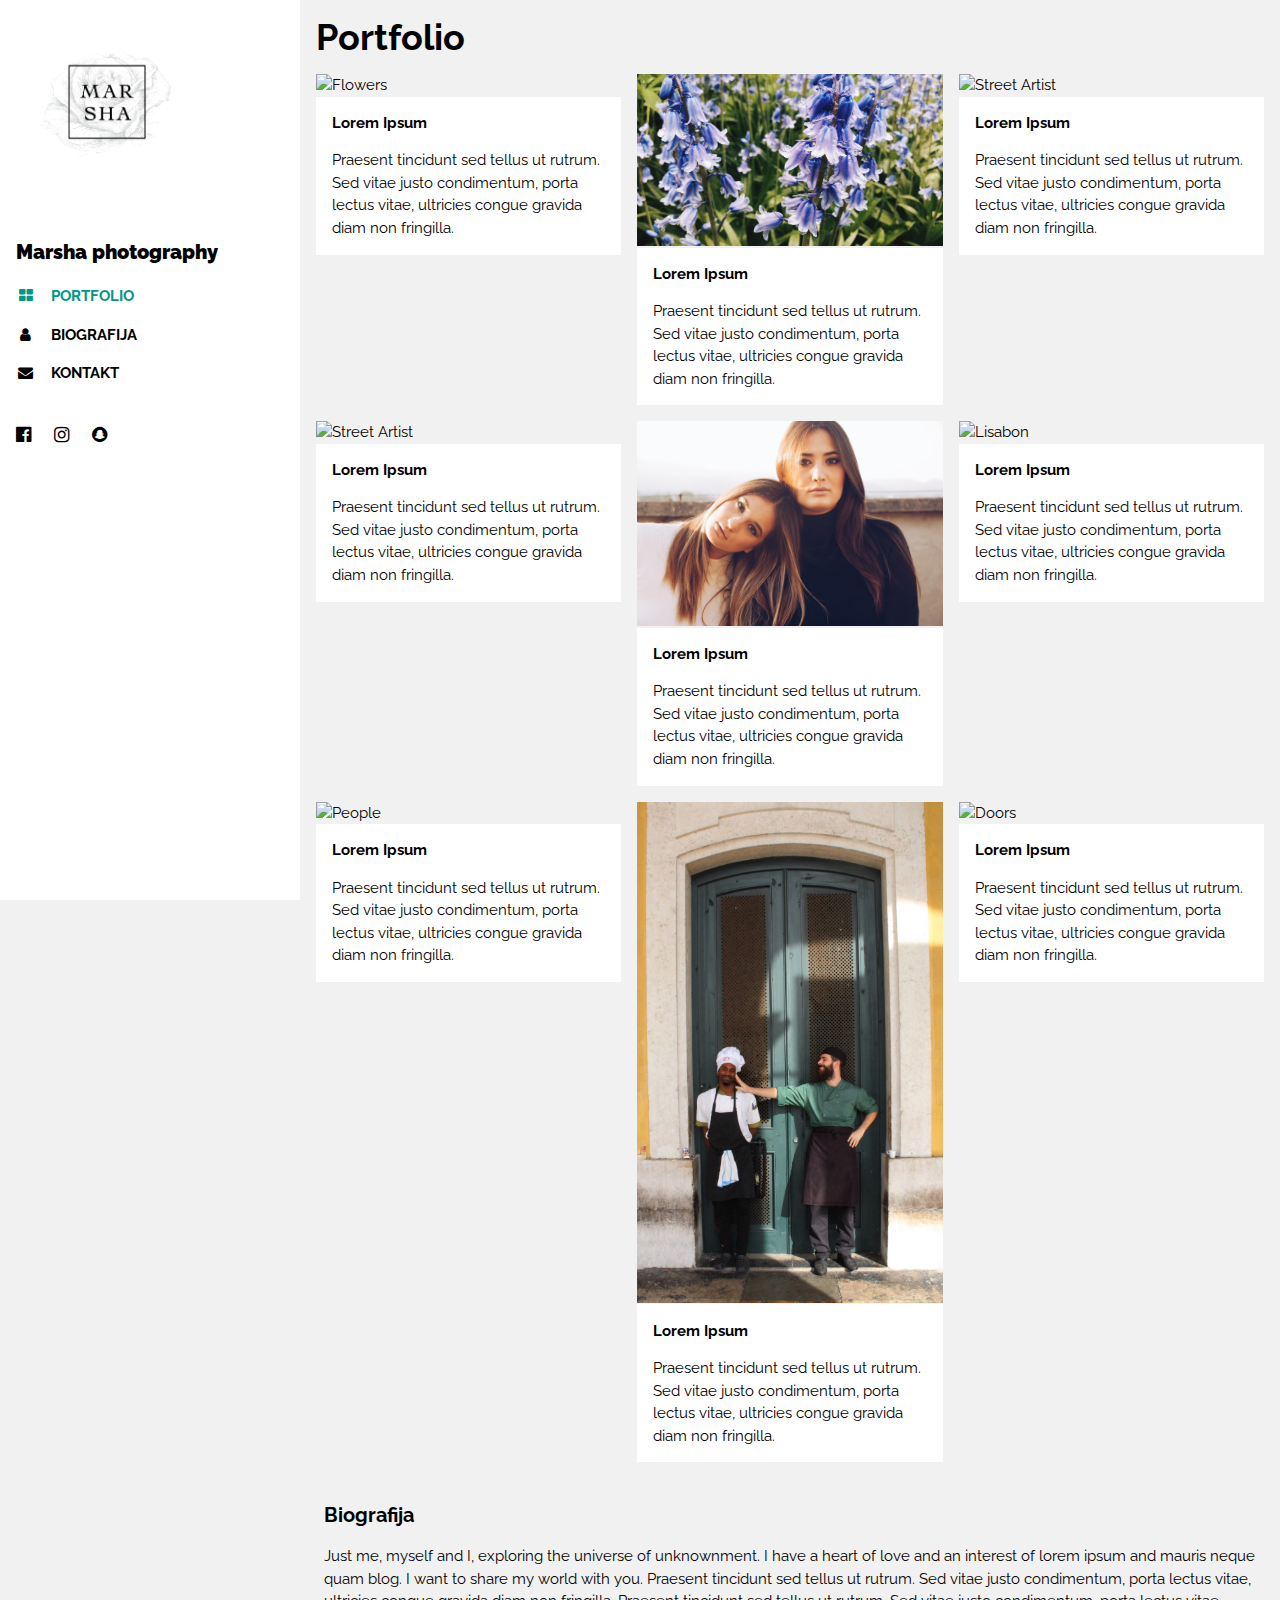
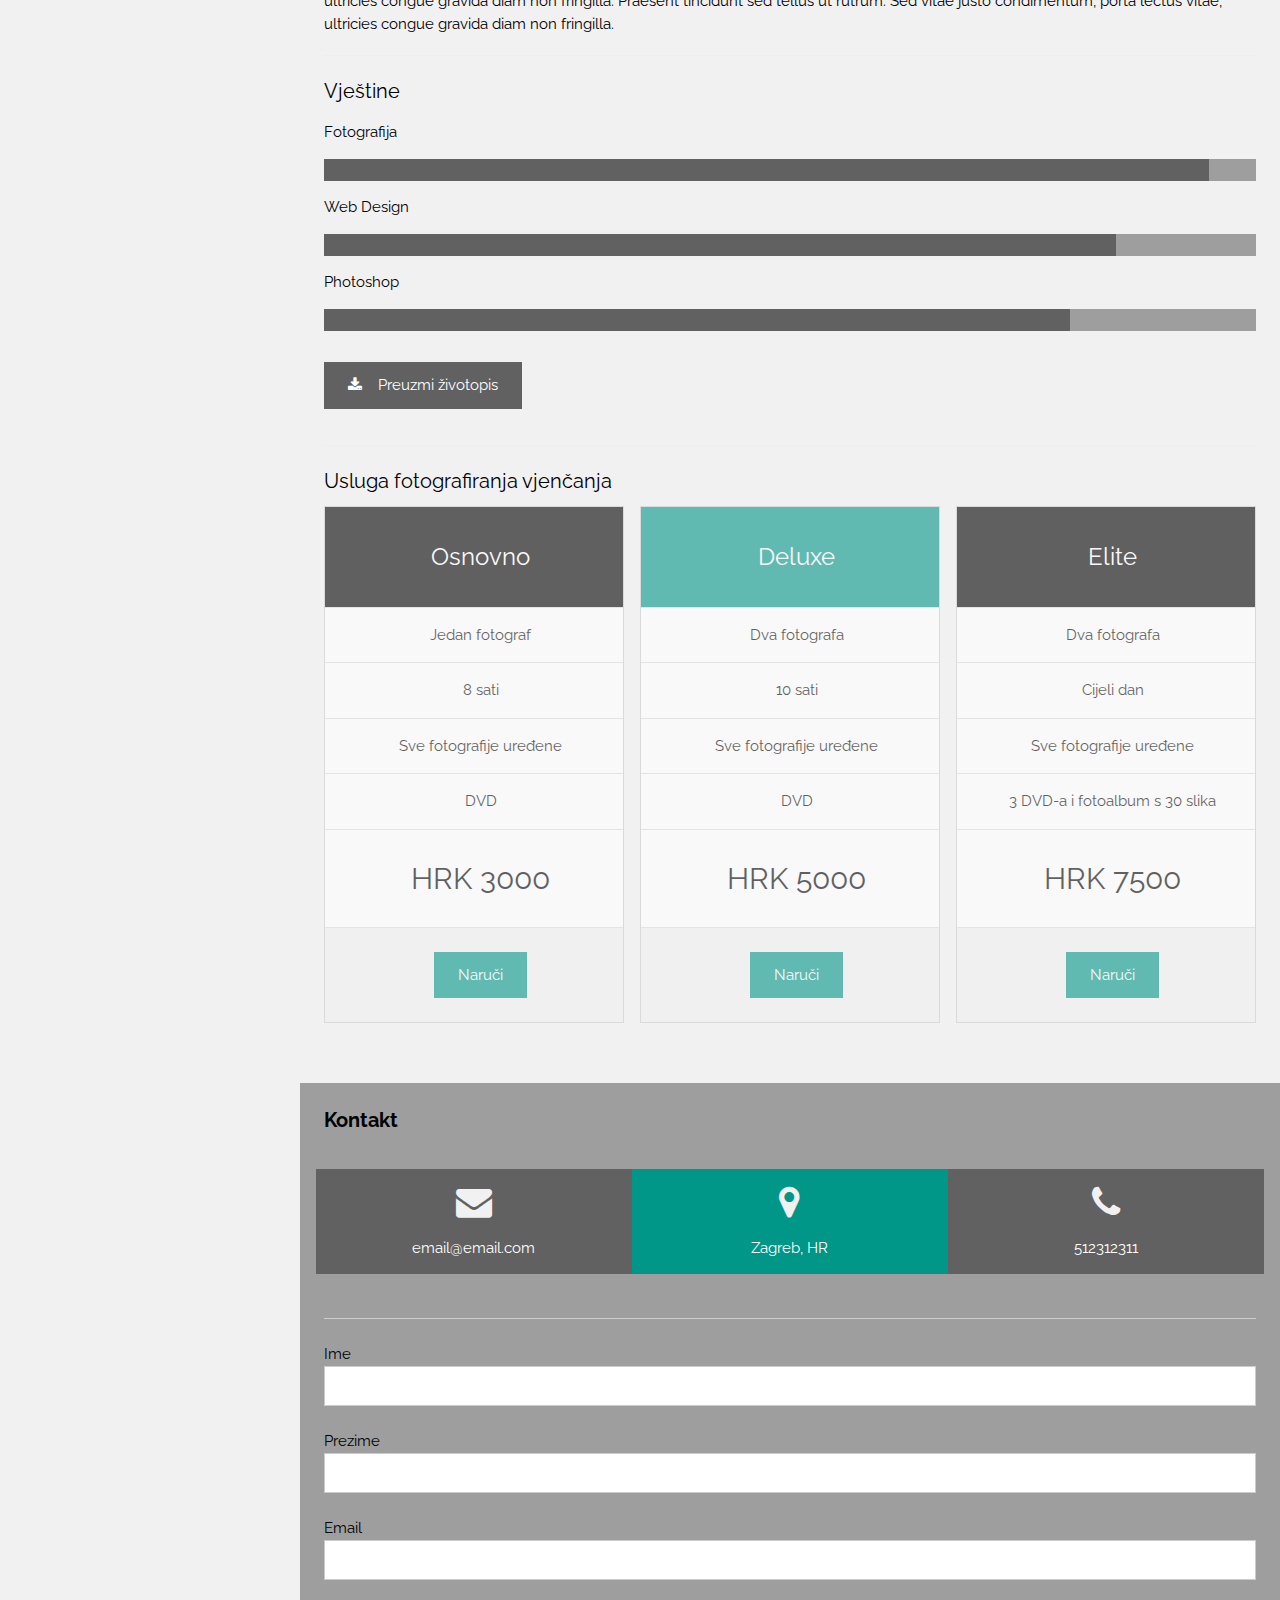
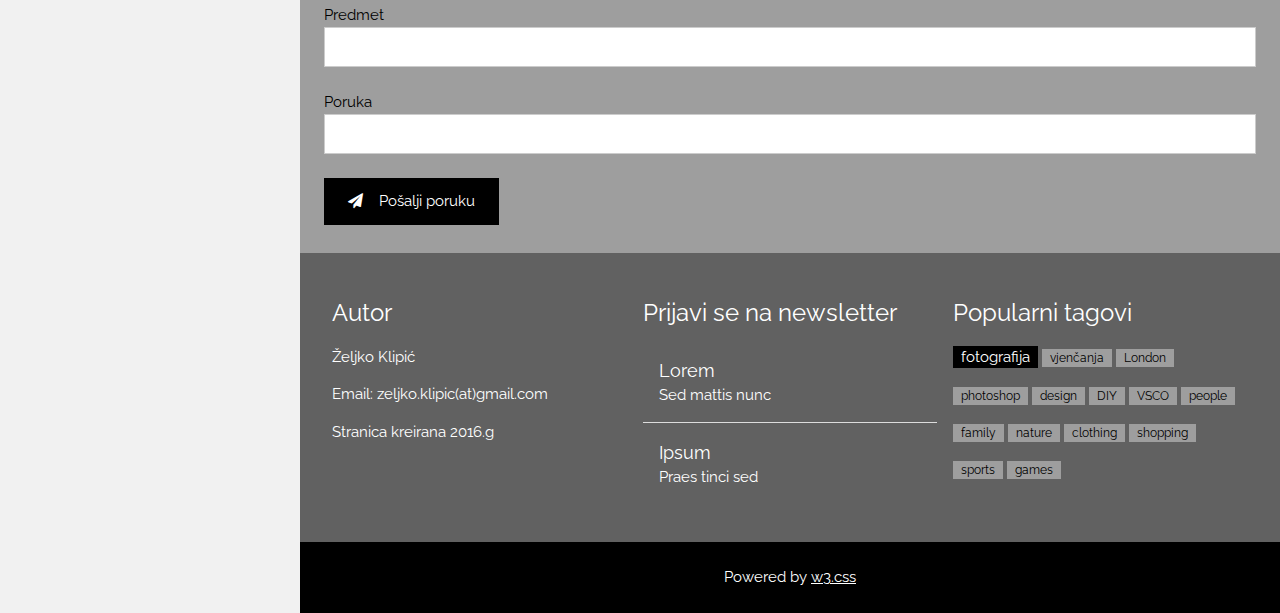
==== commit 1259d7c5: "Added custom required input message to form." ====
--- a/index.html
+++ b/index.html
@@ -223,26 +223,26 @@
       </div>
     </div>
     <hr class="w3-opacity">
-    <form id="form" action="form.php" method="post" target="_blank">
+    <form id="form" action="form.php" method="post" target="_self">
       <div class="w3-group">
         <label>Ime</label>
-        <input class="w3-input w3-border" type="text" name="Name" required>
+        <input class="w3-input w3-border" type="text" name="Name" required oninvalid="this.setCustomValidity('Obavezno polje')" oninput="setCustomValidity('')">
       </div>
 	  <div class="w3-group">
         <label>Prezime</label>
-        <input class="w3-input w3-border" type="text" name="Surname" required>
+        <input class="w3-input w3-border" type="text" name="Surname" required oninvalid="this.setCustomValidity('Obavezno polje')" oninput="setCustomValidity('')">
       </div>
       <div class="w3-group">
         <label>Email</label>
-        <input class="w3-input w3-border" type="text" name="Email" required>
+        <input class="w3-input w3-border" type="text" name="Email" required oninvalid="this.setCustomValidity('Obavezno polje')" oninput="setCustomValidity('')">
       </div>
 	  <div class="w3-group">
         <label>Predmet</label>
-        <input class="w3-input w3-border" type="text" name="Subject" required>
+        <input class="w3-input w3-border" type="text" name="Subject" required oninvalid="this.setCustomValidity('Obavezno polje')" oninput="setCustomValidity('')">
       </div>
       <div class="w3-group">
         <label>Poruka</label>
-        <input class="w3-input w3-border" type="text" name="Message" required>
+        <input class="w3-input w3-border" type="text" name="Message" required oninvalid="this.setCustomValidity('Obavezno polje')" oninput="setCustomValidity('')">
       </div>
       <button type="submit" class="w3-btn w3-padding-large w3-margin-bottom"><i class="fa fa-paper-plane w3-margin-right"></i>Pošalji poruku</button>
     </form>
@@ -259,7 +259,7 @@
     </div>
   
     <div class="w3-third">
-      <h3>BLOG POSTS</h3>
+      <h3>Prijavi se na newsletter</h3>
       <ul class="w3-ul w3-hoverable">
         <li class="w3-padding-16">
           <span class="w3-large">Lorem</span><br>
@@ -273,13 +273,13 @@
     </div>
 
     <div class="w3-third">
-      <h3>POPULAR TAGS</h3>
+      <h3>Popularni tagovi</h3>
       <p>
-        <span class="w3-tag w3-black w3-margin-bottom">Travel</span> <span class="w3-tag w3-grey w3-small w3-margin-bottom">New York</span> <span class="w3-tag w3-grey w3-small w3-margin-bottom">London</span>
-        <span class="w3-tag w3-grey w3-small w3-margin-bottom">IKEA</span> <span class="w3-tag w3-grey w3-small w3-margin-bottom">NORWAY</span> <span class="w3-tag w3-grey w3-small w3-margin-bottom">DIY</span>
-        <span class="w3-tag w3-grey w3-small w3-margin-bottom">Ideas</span> <span class="w3-tag w3-grey w3-small w3-margin-bottom">Baby</span> <span class="w3-tag w3-grey w3-small w3-margin-bottom">Family</span>
-        <span class="w3-tag w3-grey w3-small w3-margin-bottom">News</span> <span class="w3-tag w3-grey w3-small w3-margin-bottom">Clothing</span> <span class="w3-tag w3-grey w3-small w3-margin-bottom">Shopping</span>
-        <span class="w3-tag w3-grey w3-small w3-margin-bottom">Sports</span> <span class="w3-tag w3-grey w3-small w3-margin-bottom">Games</span>
+        <span class="w3-tag w3-black w3-margin-bottom">fotografija</span> <span class="w3-tag w3-grey w3-small w3-margin-bottom">vjenčanja</span> <span class="w3-tag w3-grey w3-small w3-margin-bottom">London</span>
+        <span class="w3-tag w3-grey w3-small w3-margin-bottom">photoshop</span> <span class="w3-tag w3-grey w3-small w3-margin-bottom">design</span> <span class="w3-tag w3-grey w3-small w3-margin-bottom">DIY</span>
+        <span class="w3-tag w3-grey w3-small w3-margin-bottom">VSCO</span> <span class="w3-tag w3-grey w3-small w3-margin-bottom">people</span> <span class="w3-tag w3-grey w3-small w3-margin-bottom">family</span>
+        <span class="w3-tag w3-grey w3-small w3-margin-bottom">nature</span> <span class="w3-tag w3-grey w3-small w3-margin-bottom">clothing</span> <span class="w3-tag w3-grey w3-small w3-margin-bottom">shopping</span>
+        <span class="w3-tag w3-grey w3-small w3-margin-bottom">sports</span> <span class="w3-tag w3-grey w3-small w3-margin-bottom">games</span>
       </p>
     </div>
 
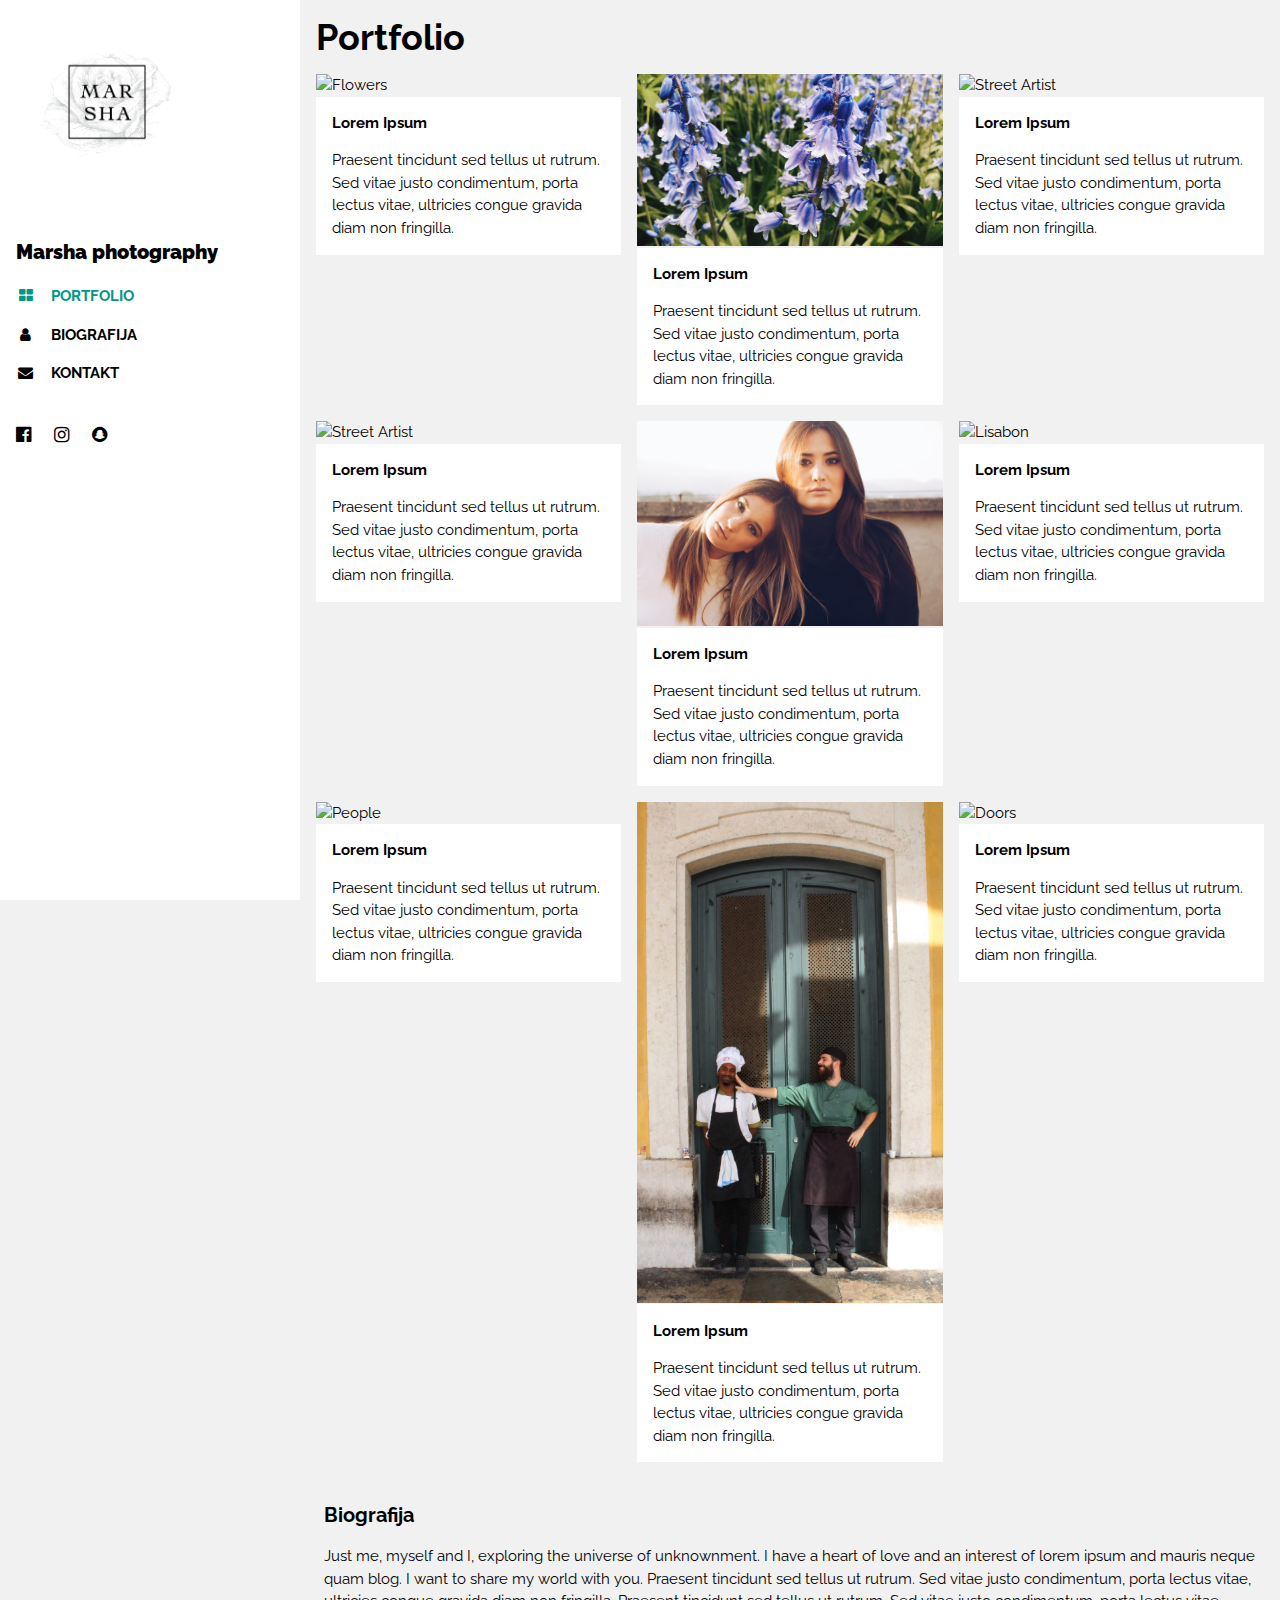
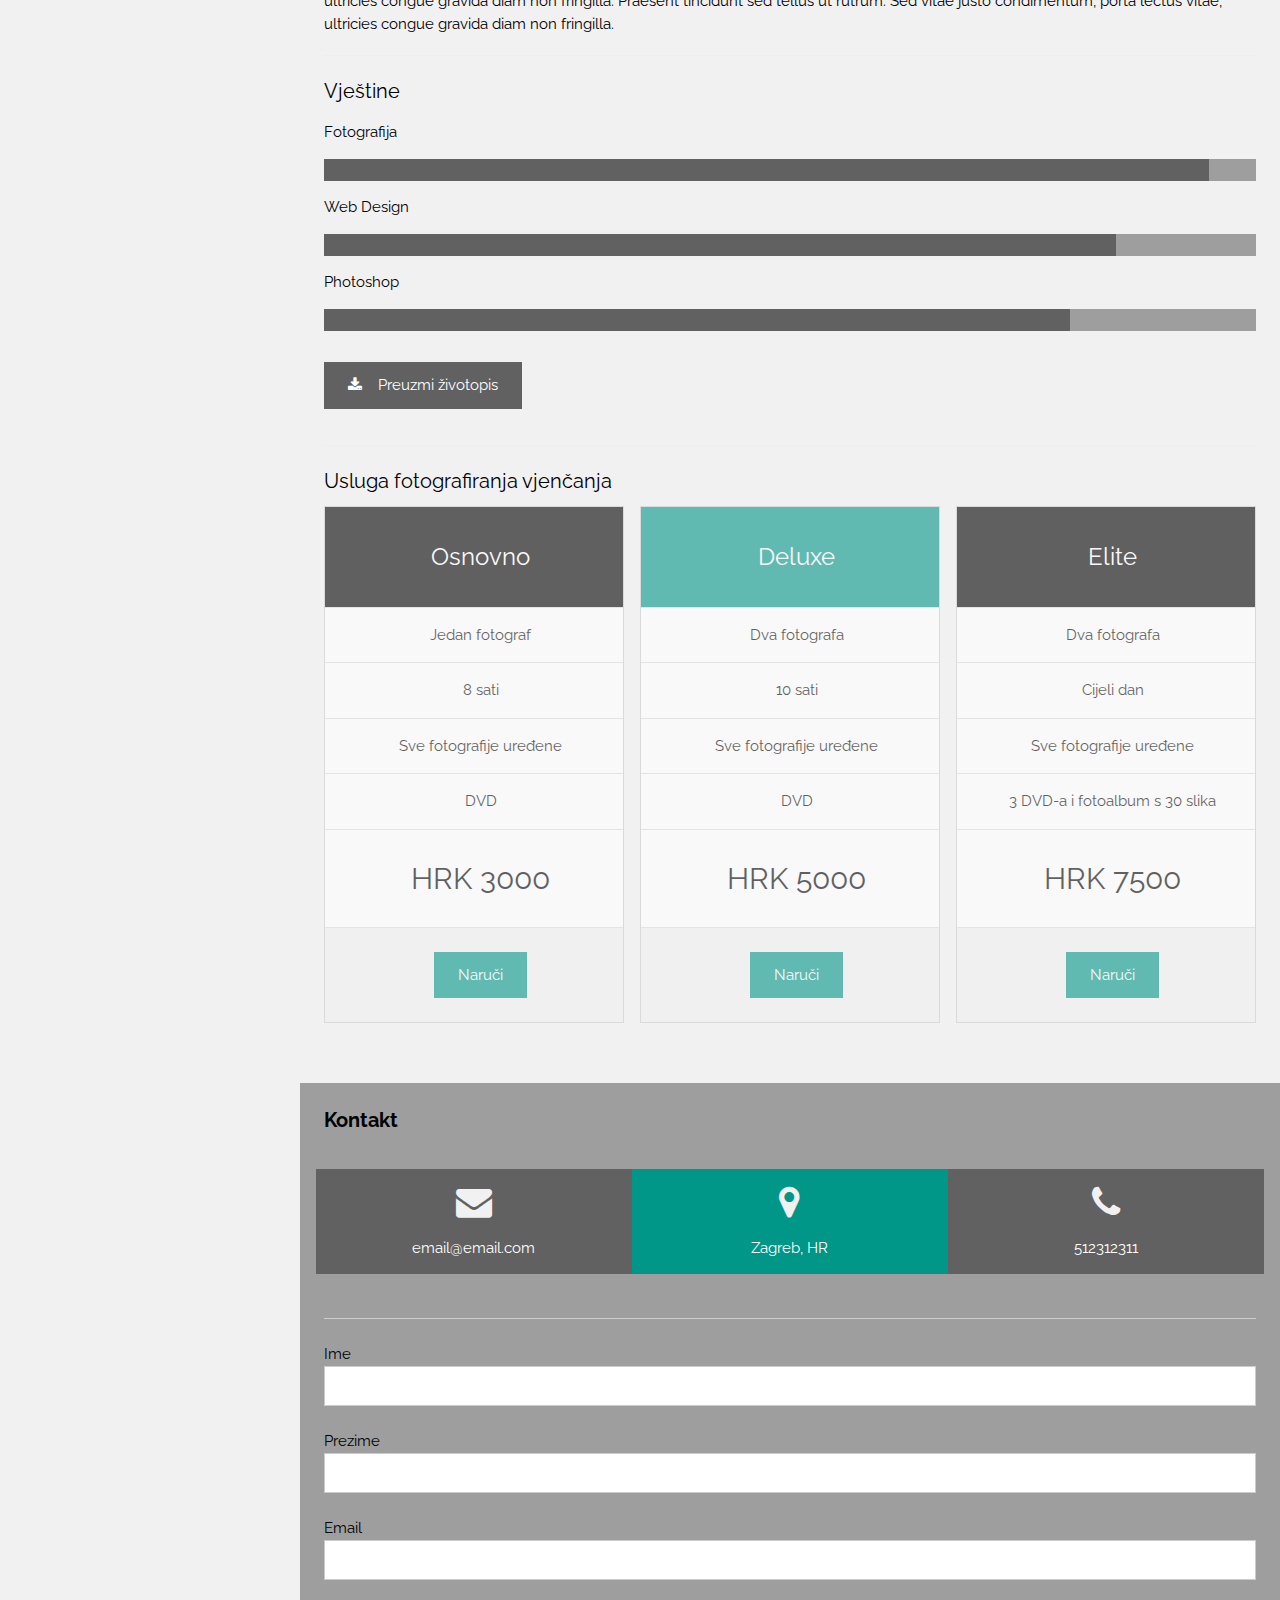
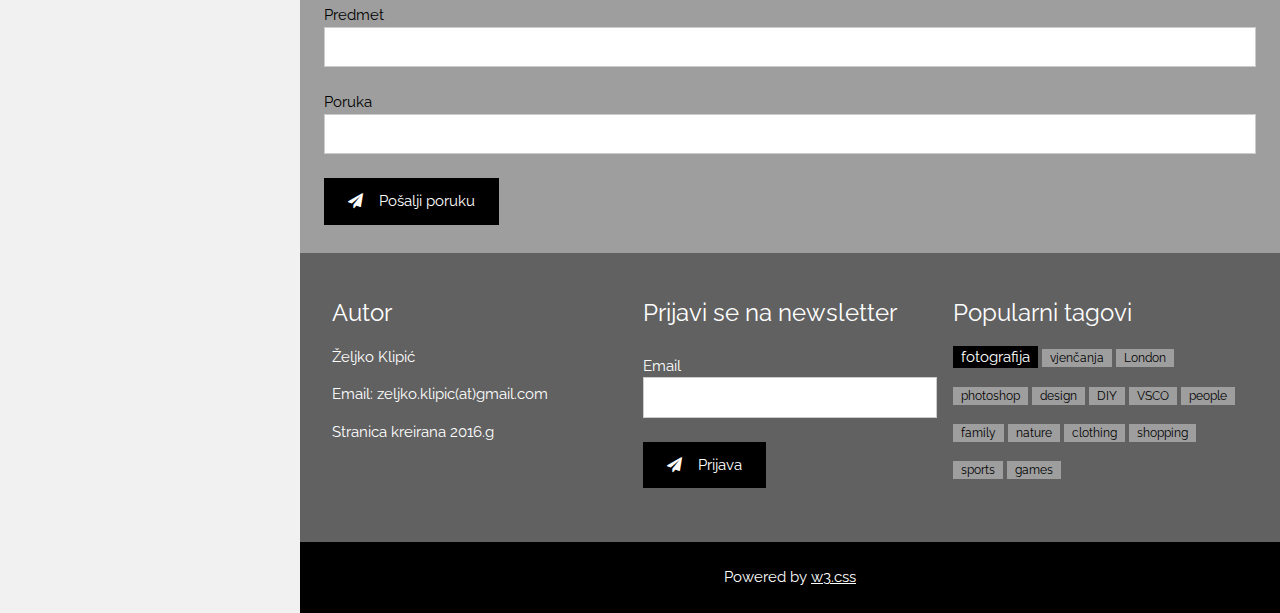
==== commit af13a81a: "Added newsletter signup form in footer." ====
--- a/index.html
+++ b/index.html
@@ -31,9 +31,9 @@
   <a href="#contact" onclick="w3_close()" class="w3-padding"><i class="fa fa-envelope fa-fw w3-margin-right"></i>KONTAKT</a>
    
   <div class="w3-section w3-padding-top w3-large">
-    <a href="#" class="w3-hover-white w3-hover-text-indigo w3-show-inline-block"><i class="fa fa-facebook-official"></i></a>
-    <a href="#" class="w3-hover-white w3-hover-text-purple w3-show-inline-block"><i class="fa fa-instagram"></i></a>
-    <a href="#" class="w3-hover-white w3-hover-text-yellow w3-show-inline-block"><i class="fa fa-snapchat"></i></a>
+    <a href="https://www.facebook.com/marshaphoto/" class="w3-hover-white w3-hover-text-indigo w3-show-inline-block"><i class="fa fa-facebook-official"></i></a>
+    <a href="https://www.instagram.com/marsha_photography/" class="w3-hover-white w3-hover-text-purple w3-show-inline-block"><i class="fa fa-instagram"></i></a>
+    <a href="https://www.snapchat.com/" class="w3-hover-white w3-hover-text-yellow w3-show-inline-block"><i class="fa fa-snapchat"></i></a>
   </div>
 </nav>
 
@@ -250,44 +250,39 @@
 
   <!-- Footer -->
   <footer class="w3-container w3-padding-32 w3-dark-grey">
-  <div class="w3-row-padding">
+	<div class="w3-row-padding">
+		<div class="w3-third">
+			<h3>Autor</h3>
+			<p>Željko Klipić</p>
+			<p>Email: zeljko.klipic(at)gmail.com</p>
+			<p>Stranica kreirana 2016.g</p>
+		</div>
+  
     <div class="w3-third">
-      <h3>Autor</h3>
-      <p>Željko Klipić</p>
-      <p>Email: zeljko.klipic(at)gmail.com</p>
-	  <p>Stranica kreirana 2016.g</p>
-    </div>
-  
+		<h3>Prijavi se na newsletter</h3>
+		<form id="newsletter" action="newsletter.php" method="post" target="_self">
+			<div class="w3-group">
+				<label>Email</label>
+				<input class="w3-input w3-border" type="text" name="Email" required oninvalid="this.setCustomValidity('Obavezno polje')" oninput="setCustomValidity('')">
+			</div>
+			<button type="submit" class="w3-btn w3-padding-large w3-margin-bottom"><i class="fa fa-paper-plane w3-margin-right"></i>Prijava</button>
+		</form>
+    </div>
+
     <div class="w3-third">
-      <h3>Prijavi se na newsletter</h3>
-      <ul class="w3-ul w3-hoverable">
-        <li class="w3-padding-16">
-          <span class="w3-large">Lorem</span><br>
-          <span>Sed mattis nunc</span>
-        </li>
-        <li class="w3-padding-16">
-          <span class="w3-large">Ipsum</span><br>
-          <span>Praes tinci sed</span>
-        </li> 
-      </ul>
-    </div>
-
-    <div class="w3-third">
-      <h3>Popularni tagovi</h3>
-      <p>
+		<h3>Popularni tagovi</h3>
+		<p>
         <span class="w3-tag w3-black w3-margin-bottom">fotografija</span> <span class="w3-tag w3-grey w3-small w3-margin-bottom">vjenčanja</span> <span class="w3-tag w3-grey w3-small w3-margin-bottom">London</span>
         <span class="w3-tag w3-grey w3-small w3-margin-bottom">photoshop</span> <span class="w3-tag w3-grey w3-small w3-margin-bottom">design</span> <span class="w3-tag w3-grey w3-small w3-margin-bottom">DIY</span>
         <span class="w3-tag w3-grey w3-small w3-margin-bottom">VSCO</span> <span class="w3-tag w3-grey w3-small w3-margin-bottom">people</span> <span class="w3-tag w3-grey w3-small w3-margin-bottom">family</span>
         <span class="w3-tag w3-grey w3-small w3-margin-bottom">nature</span> <span class="w3-tag w3-grey w3-small w3-margin-bottom">clothing</span> <span class="w3-tag w3-grey w3-small w3-margin-bottom">shopping</span>
         <span class="w3-tag w3-grey w3-small w3-margin-bottom">sports</span> <span class="w3-tag w3-grey w3-small w3-margin-bottom">games</span>
-      </p>
-    </div>
-
-  </div>
-  </footer>
-  
-  <div class="w3-black w3-center w3-padding-24">Powered by <a href="http://www.w3schools.com/w3css/default.asp" title="W3.CSS" target="_blank" class="w3-hover-opacity">w3.css</a></div>
-
+		</p>
+	</div>
+	</div>
+</footer>
+
+<div class="w3-black w3-center w3-padding-24">Powered by <a href="http://www.w3schools.com/w3css/default.asp" title="W3.CSS" target="_blank" class="w3-hover-opacity">w3.css</a></div>
 <!-- End page content -->
 </div>
 
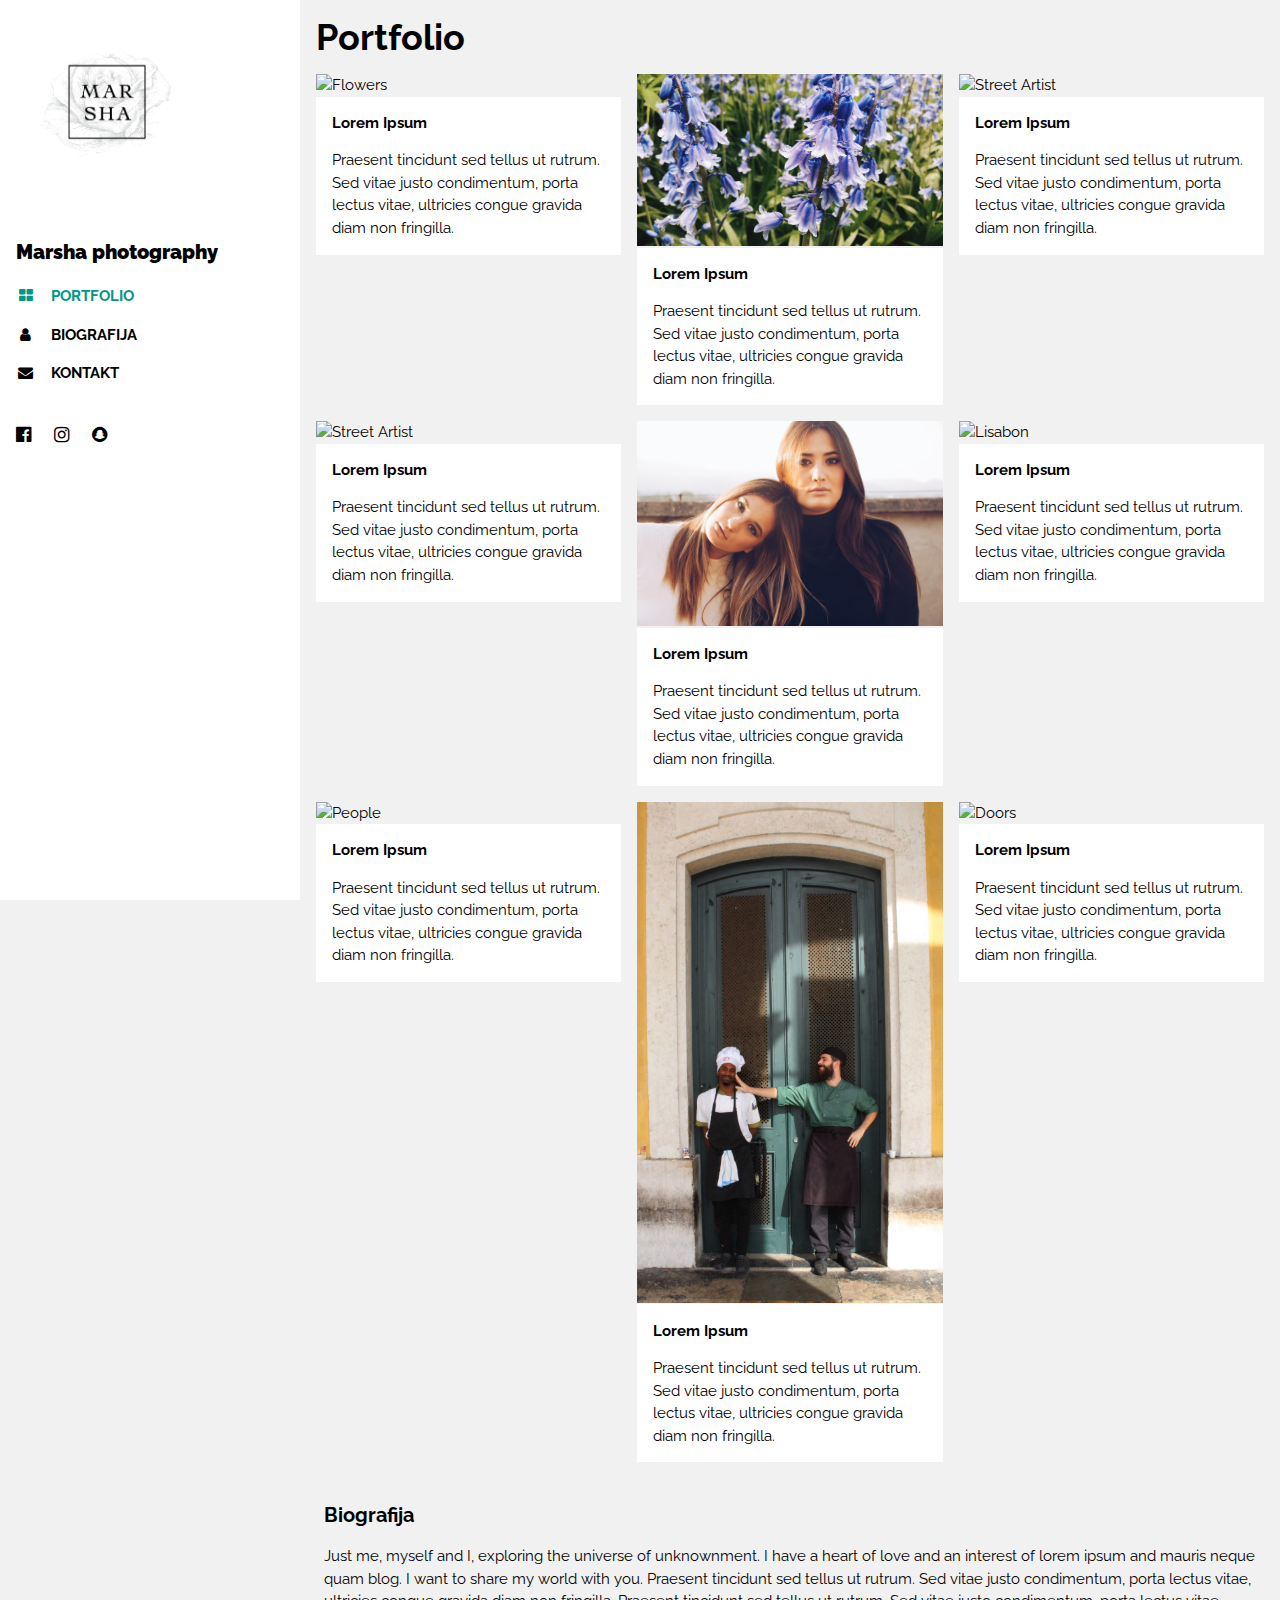
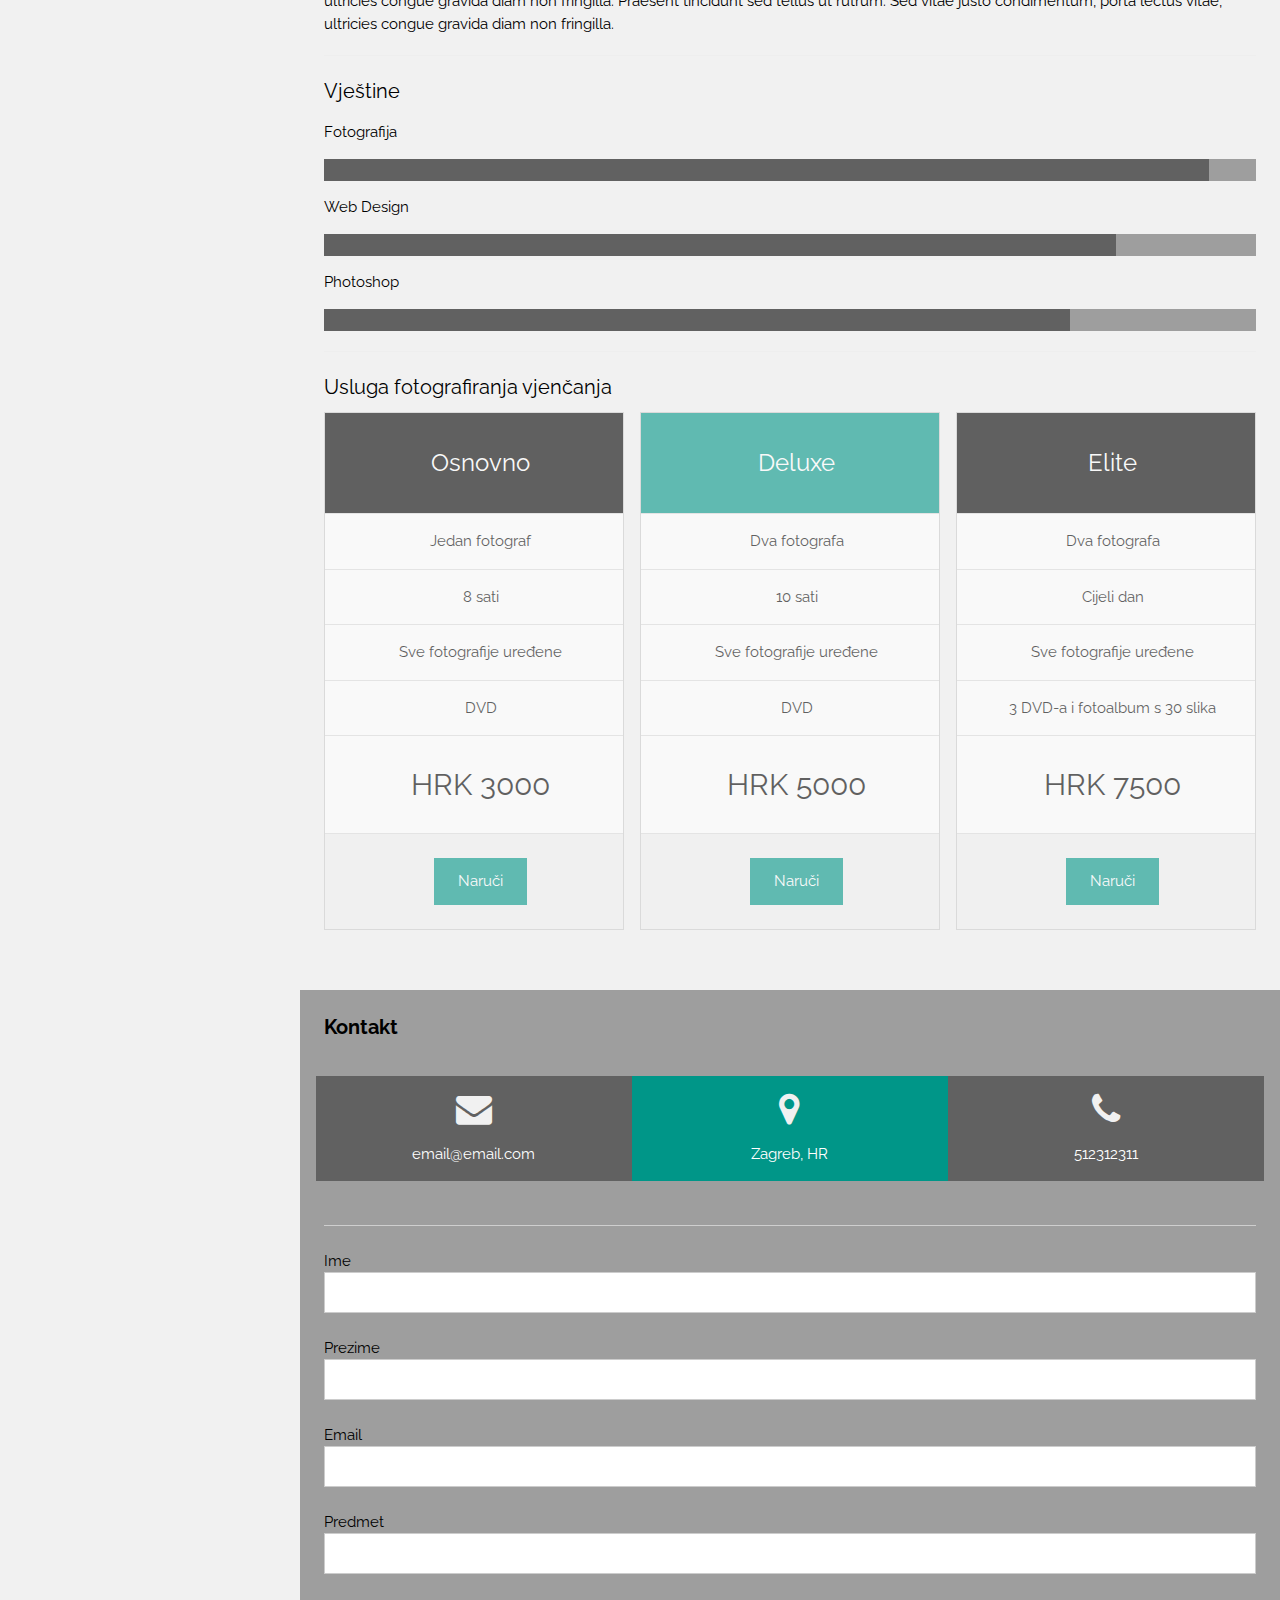
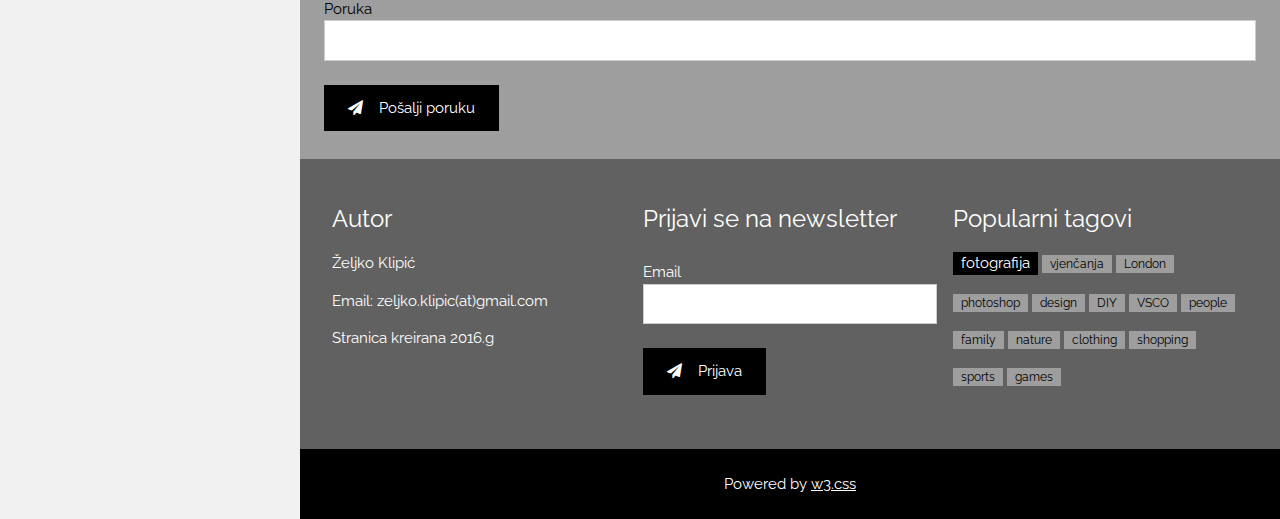
==== commit 16fc4cf3: "Added newsletter signup form in footer." ====
--- a/index.html
+++ b/index.html
@@ -145,11 +145,6 @@
     <div class="w3-progress-container w3-grey">
       <div class="w3-progressbar w3-dark-grey" style="width:80%"></div>
     </div>
-    <p>
-      <button class="w3-btn w3-dark-grey w3-padding-large w3-margin-top w3-margin-bottom">
-        <i class="fa fa-download w3-margin-right"></i>Preuzmi životopis
-      </button>
-    </p>
     <hr>
     
     <h4>Usluga fotografiranja vjenčanja</h4>
@@ -234,7 +229,7 @@
       </div>
       <div class="w3-group">
         <label>Email</label>
-        <input class="w3-input w3-border" type="text" name="Email" required oninvalid="this.setCustomValidity('Obavezno polje')" oninput="setCustomValidity('')">
+        <input class="w3-input w3-border" type="email" name="Email" required oninvalid="this.setCustomValidity('Neispravna email adresa')" oninput="setCustomValidity('')">
       </div>
 	  <div class="w3-group">
         <label>Predmet</label>
@@ -263,7 +258,7 @@
 		<form id="newsletter" action="newsletter.php" method="post" target="_self">
 			<div class="w3-group">
 				<label>Email</label>
-				<input class="w3-input w3-border" type="text" name="Email" required oninvalid="this.setCustomValidity('Obavezno polje')" oninput="setCustomValidity('')">
+				<input class="w3-input w3-border" type="email" name="Email" required oninvalid="this.setCustomValidity('Neispravna email adresa')" oninput="setCustomValidity('')">
 			</div>
 			<button type="submit" class="w3-btn w3-padding-large w3-margin-bottom"><i class="fa fa-paper-plane w3-margin-right"></i>Prijava</button>
 		</form>
